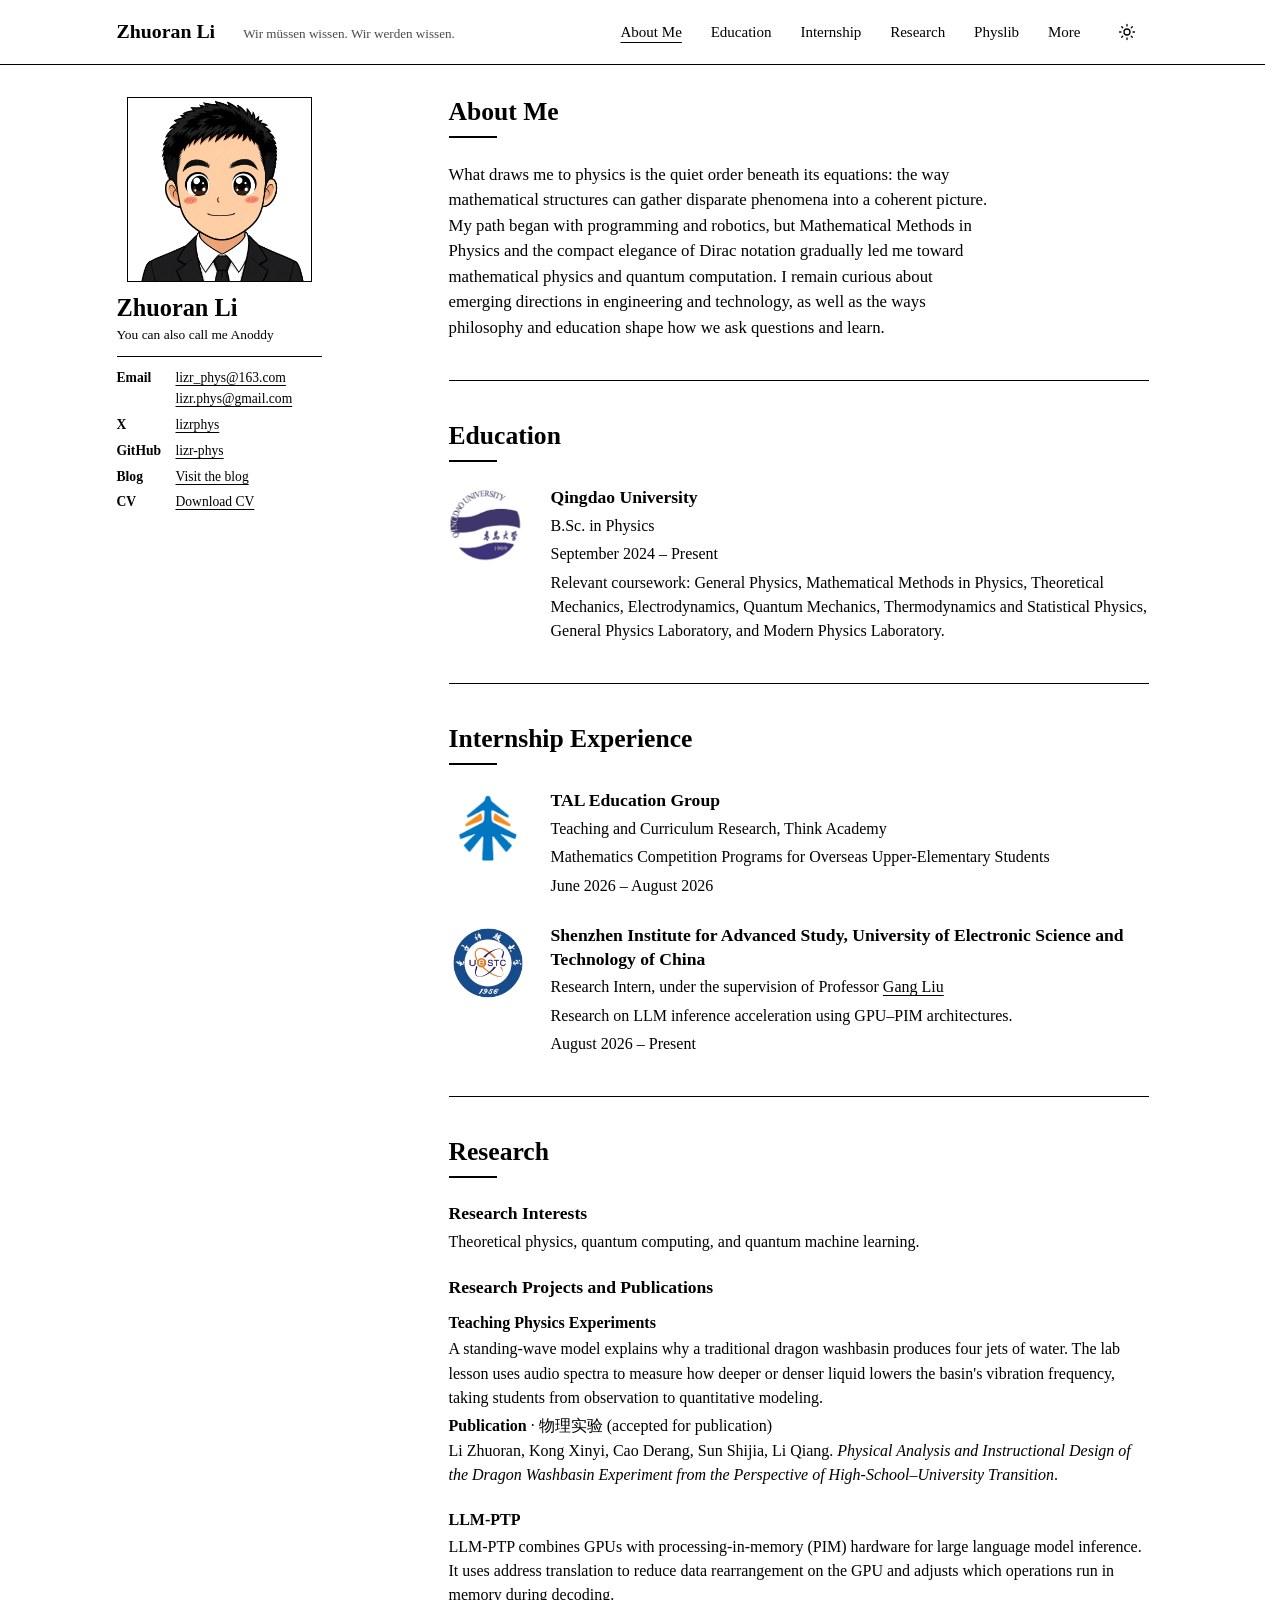
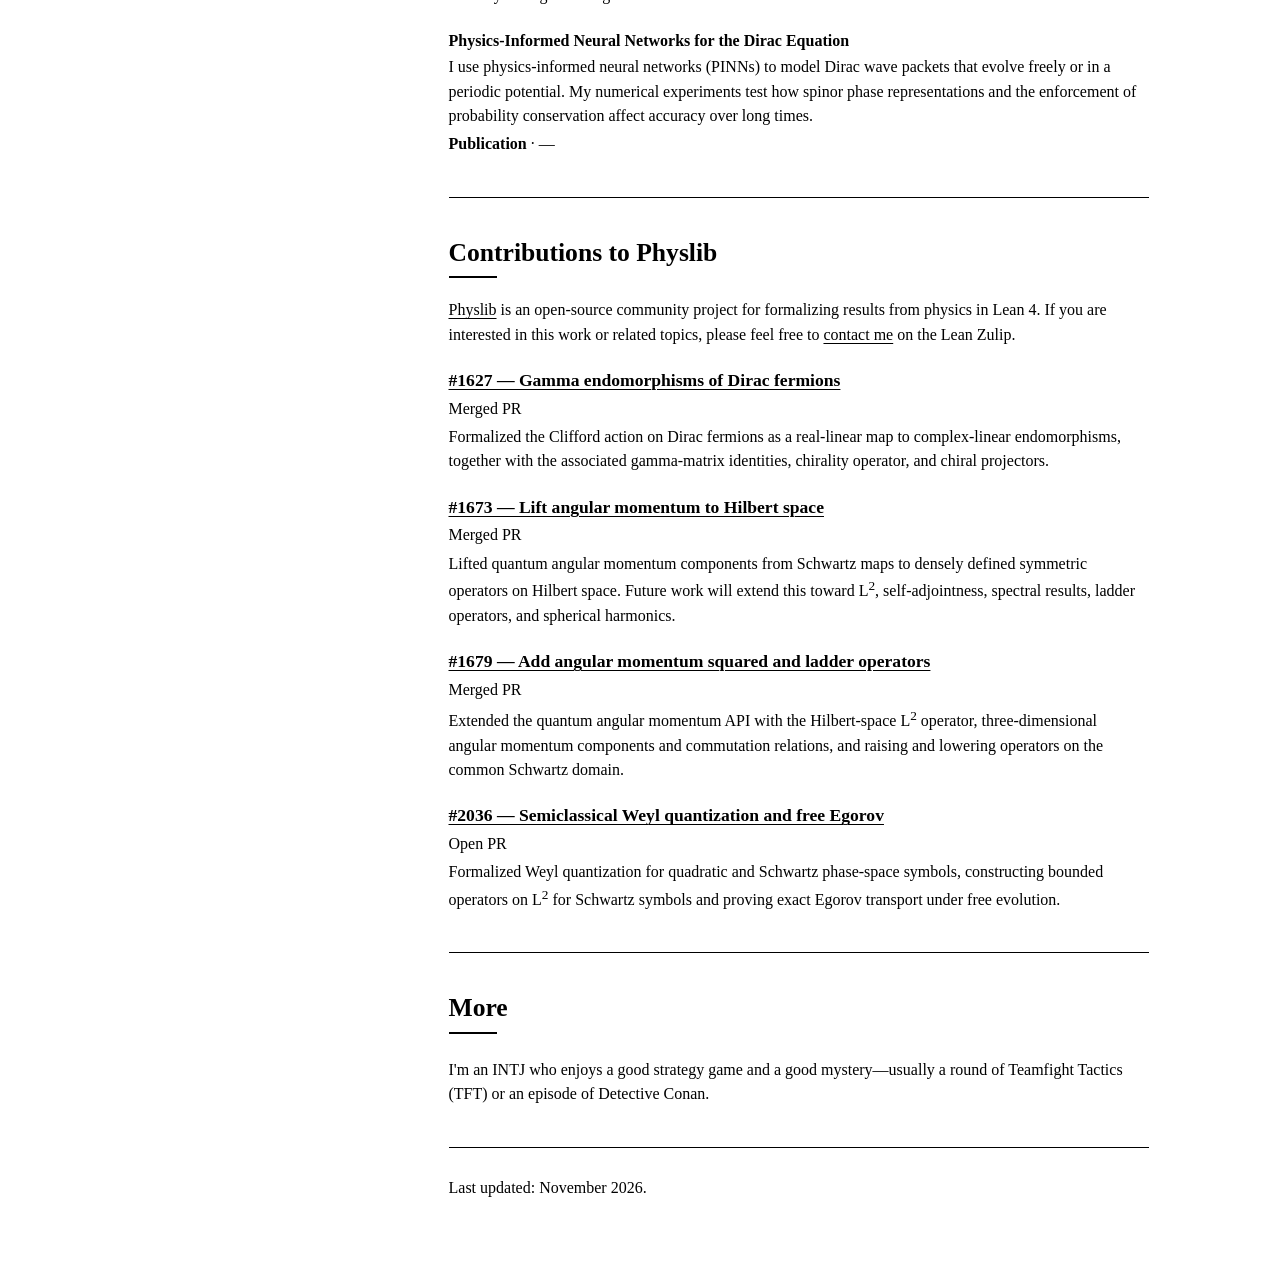
==== index.html @ 1d6d309e "Clarify research project descriptions and publication information" ====
<!DOCTYPE html>
<html lang="en">
<head>
  <meta charset="UTF-8">
  <meta name="viewport" content="width=device-width, initial-scale=1.0">
  <meta name="description" content="Personal homepage of Zhuoran Li, undergraduate student in Physics at Qingdao University.">
  <title>Zhuoran Li</title>
  <link rel="icon" href="data:,">
  <script src="theme.js?v=20261119-theme-session"></script>
  <link rel="stylesheet" href="style.css?v=20261120-nav-underline">
  <script src="home-nav.js?v=20261120-nav-underline" defer></script>
</head>
<body id="top">
  <header class="topbar">
    <nav class="section-nav home-nav" aria-label="Section navigation">
      <div class="nav-identity">
        <a class="nav-name" href="./" aria-label="Zhuoran Li homepage">Zhuoran Li</a>
        <button class="nav-motto" type="button" lang="de" aria-label="Recommended Learning Resources: Wir müssen wissen. Wir werden wissen." aria-haspopup="dialog" aria-controls="textbook-access-dialog" commandfor="textbook-access-dialog" command="show-modal" data-textbook-access>Wir müssen wissen. Wir werden wissen.</button>
      </div>
      <div class="nav-links">
        <a href="#about">About Me</a>
        <a href="#education">Education</a>
        <a href="#internship">Internship</a>
        <a href="#research">Research</a>
        <a href="#contributions">Physlib</a>
        <a href="#more">More</a>
      </div>
      <button class="theme-toggle" type="button" aria-label="Dark mode" aria-pressed="false" hidden></button>
    </nav>
  </header>

  <main class="site-shell">
    <aside class="profile-column" aria-label="Profile and contact information">
      <div class="profile-sticky">
        <img
          class="profile-image"
          src="assets/avatar.png?v=3da813a1"
          alt="Illustrated portrait of Zhuoran Li smiling"
          width="1408"
          height="1408"
        >

        <div class="profile-heading">
          <h1>Zhuoran Li</h1>
          <p>You can also call me Anoddy</p>
          <button class="profile-motto" type="button" lang="de" aria-label="Recommended Learning Resources: Wir müssen wissen. Wir werden wissen." aria-haspopup="dialog" aria-controls="textbook-access-dialog" commandfor="textbook-access-dialog" command="show-modal" data-textbook-access>Wir müssen wissen. Wir werden wissen.</button>
        </div>

        <dl class="profile-links">
          <div>
            <dt>Email</dt>
            <dd>
              <a href="mailto:lizr_phys@163.com">lizr_phys@163.com</a><br>
              <a href="mailto:lizr.phys@gmail.com">lizr.phys@gmail.com</a>
            </dd>
          </div>
          <div>
            <dt>X</dt>
            <dd><a href="https://x.com/lizrphys" target="_blank" rel="noopener noreferrer">lizrphys</a></dd>
          </div>
          <div>
            <dt>GitHub</dt>
            <dd><a href="https://github.com/lizr-phys" target="_blank" rel="noopener noreferrer">lizr-phys</a></dd>
          </div>
          <div>
            <dt>Blog</dt>
            <dd><a href="blog/">Visit the blog</a></dd>
          </div>
          <div>
            <dt>CV</dt>
            <dd><a href="assets/Zhuoran_Li.pdf">Download CV</a></dd>
          </div>
        </dl>
      </div>
    </aside>

    <div class="content-column">
      <section id="about" aria-labelledby="about-heading">
        <h2 id="about-heading">About Me</h2>
        <p class="lead">
          What draws me to physics is the quiet order beneath its equations: the way mathematical structures can gather disparate phenomena into a coherent picture. My path began with programming and robotics, but Mathematical Methods in Physics and the compact elegance of Dirac notation gradually led me toward mathematical physics and quantum computation. I remain curious about emerging directions in engineering and technology, as well as the ways philosophy and education shape how we ask questions and learn.
        </p>
      </section>

      <section id="education" aria-labelledby="education-heading">
        <h2 id="education-heading">Education</h2>
        <article class="institution-entry">
          <a
            class="logo-frame"
            href="https://www.qdu.edu.cn/"
            target="_blank"
            rel="noopener noreferrer"
            aria-label="Visit the official Qingdao University website"
          >
            <img
              class="institution-logo qdu-logo"
              src="assets/qingdao-university-logo.jpg"
              alt="Qingdao University emblem"
              width="540"
              height="397"
              loading="lazy"
            >
          </a>
          <div class="entry-content">
            <h3>Qingdao University</h3>
            <p>B.Sc. in Physics</p>
            <p class="entry-date"><time datetime="2024-09">September 2024</time> &ndash; Present</p>
            <p>Relevant coursework: General Physics, Mathematical Methods in Physics, Theoretical Mechanics, Electrodynamics, Quantum Mechanics, Thermodynamics and Statistical Physics, General Physics Laboratory, and Modern Physics Laboratory.</p>
          </div>
        </article>
      </section>

      <section id="internship" aria-labelledby="internship-heading">
        <h2 id="internship-heading">Internship Experience</h2>
        <article class="institution-entry">
          <a
            class="logo-frame tal-logo-frame"
            href="https://www.tal.com/en-us"
            target="_blank"
            rel="noopener noreferrer"
            aria-label="Visit the official TAL Education Group website"
          >
            <img
              class="institution-logo tal-logo"
              src="assets/tal-education-logo.png"
              alt="TAL Education Group logo"
              width="750"
              height="188"
              loading="lazy"
            >
          </a>
          <div class="entry-content">
            <h3>TAL Education Group</h3>
            <p>Teaching and Curriculum Research, Think Academy</p>
            <p>Mathematics Competition Programs for Overseas Upper-Elementary Students</p>
            <p class="entry-date"><time datetime="2026-06">June 2026</time> &ndash; <time datetime="2026-08">August 2026</time></p>
          </div>
        </article>
        <article class="institution-entry">
          <a
            class="logo-frame"
            href="https://sias.uestc.edu.cn/"
            target="_blank"
            rel="noopener noreferrer"
            aria-label="Visit the official Shenzhen Institute for Advanced Study website"
          >
            <img
              class="institution-logo uestc-logo"
              src="assets/uestc-logo.webp"
              alt="University of Electronic Science and Technology of China emblem"
              width="512"
              height="512"
              loading="lazy"
            >
          </a>
          <div class="entry-content">
            <h3>Shenzhen Institute for Advanced Study, University of Electronic Science and Technology of China</h3>
            <p>Research Intern, under the supervision of Professor 
              <a href="https://faculty.uestc.edu.cn/liugang12/zh_CN/index.htm"
                target="_blank"
                rel="noopener noreferrer">Gang Liu</a>
            </p>
            <p>Research on LLM inference acceleration using GPU&ndash;PIM architectures.</p>
            <p class="entry-date"><time datetime="2026-08">August 2026</time> &ndash; Present</p>
          </div>
        </article>
      </section>

      <section id="research" aria-labelledby="research-heading">
        <h2 id="research-heading">Research</h2>

        <div class="research-block">
          <h3>Research Interests</h3>
          <p>Theoretical physics, quantum computing, and quantum machine learning.</p>
        </div>

        <div class="research-block">
          <h3>Research Projects and Publications</h3>
          <article class="research-project entry-content" aria-labelledby="dragon-washbasin-heading">
            <h4 id="dragon-washbasin-heading">Teaching Physics Experiments</h4>
            <p>
              A standing-wave model explains why a traditional dragon washbasin produces four jets of water.
              The lab lesson uses audio spectra to measure how deeper or denser liquid lowers the basin's vibration frequency, taking students from observation to quantitative modeling.
            </p>
            <p>
              <strong>Publication</strong> &middot; <span lang="zh-CN">物理实验</span> (accepted for publication)<br>
              Li Zhuoran, Kong Xinyi, Cao Derang, Sun Shijia, Li Qiang.
              <cite>Physical Analysis and Instructional Design of the Dragon Washbasin Experiment from the Perspective of High-School&ndash;University Transition</cite>.
            </p>
          </article>
          <article class="research-project entry-content" aria-labelledby="llm-ptp-heading">
            <h4 id="llm-ptp-heading">LLM-PTP</h4>
            <p>
              LLM-PTP combines GPUs with processing-in-memory (PIM) hardware for large language model inference.
              It uses address translation to reduce data rearrangement on the GPU and adjusts which operations run in memory during decoding.
            </p>
          </article>
          <article class="research-project entry-content" aria-labelledby="dirac-pinn-heading">
            <h4 id="dirac-pinn-heading">Physics-Informed Neural Networks for the Dirac Equation</h4>
            <p>I use physics-informed neural networks (PINNs) to model Dirac wave packets that evolve freely or in a periodic potential. My numerical experiments test how spinor phase representations and the enforcement of probability conservation affect accuracy over long times.</p>
            <p><strong>Publication</strong> &middot; &mdash;</p>
          </article>
        </div>
      </section>

      <section id="contributions" aria-labelledby="contributions-heading">
        <h2 id="contributions-heading">Contributions to Physlib</h2>
        <p class="contribution-project">
          <a href="https://physlib.io/" target="_blank" rel="noopener noreferrer">Physlib</a> is an open-source community project for formalizing results from physics in Lean 4. If you are interested in this work or related topics, please feel free to <a href="https://leanprover.zulipchat.com/#user/1204485" target="_blank" rel="noopener noreferrer">contact me</a> on the Lean Zulip.
        </p>
        <article class="contribution-entry entry-content">
          <h3>
            <a href="https://github.com/leanprover-community/physlib/pull/1627" target="_blank" rel="noopener noreferrer">
              #1627 &mdash; Gamma endomorphisms of Dirac fermions
            </a>
          </h3>
          <p class="contribution-status">Merged PR</p>
          <p>Formalized the Clifford action on Dirac fermions as a real-linear map to complex-linear endomorphisms, together with the associated gamma-matrix identities, chirality operator, and chiral projectors.</p>
        </article>
        <article class="contribution-entry entry-content">
          <h3>
            <a href="https://github.com/leanprover-community/physlib/pull/1673" target="_blank" rel="noopener noreferrer">
              #1673 &mdash; Lift angular momentum to Hilbert space
            </a>
          </h3>
          <p class="contribution-status">Merged PR</p>
          <p>Lifted quantum angular momentum components from Schwartz maps to densely defined symmetric operators on Hilbert space. Future work will extend this toward L<sup>2</sup>, self-adjointness, spectral results, ladder operators, and spherical harmonics.</p>
        </article>
        <article class="contribution-entry entry-content">
          <h3>
            <a href="https://github.com/leanprover-community/physlib/pull/1679" target="_blank" rel="noopener noreferrer">
              #1679 &mdash; Add angular momentum squared and ladder operators
            </a>
          </h3>
          <p class="contribution-status">Merged PR</p>
          <p>Extended the quantum angular momentum API with the Hilbert-space L<sup>2</sup> operator, three-dimensional angular momentum components and commutation relations, and raising and lowering operators on the common Schwartz domain.</p>
        </article>
        <article class="contribution-entry entry-content">
          <h3>
            <a href="https://github.com/leanprover-community/physlib/pull/2036" target="_blank" rel="noopener noreferrer">
              #2036 &mdash; Semiclassical Weyl quantization and free Egorov
            </a>
          </h3>
          <p class="contribution-status">Open PR</p>
          <p>Formalized Weyl quantization for quadratic and Schwartz phase-space symbols, constructing bounded operators on L<sup>2</sup> for Schwartz symbols and proving exact Egorov transport under free evolution.</p>
        </article>
      </section>

      <section id="more" aria-labelledby="more-heading">
        <h2 id="more-heading">More</h2>
        <p>I'm an INTJ who enjoys a good strategy game and a good mystery&mdash;usually a round of Teamfight Tactics (TFT) or an episode of Detective Conan.</p>
      </section>

      <footer class="site-footer">
        <p>Last updated: November 2026.</p>
      </footer>
    </div>
  </main>

  <dialog class="textbook-dialog" id="textbook-access-dialog" aria-labelledby="textbook-access-title">
    <form id="textbook-access-form" method="dialog" novalidate>
      <h2 id="textbook-access-title">Recommended Learning Resources</h2>
      <label for="textbook-answer">Which physicist do I admire most?</label>
      <input
        id="textbook-answer"
        name="answer"
        type="text"
        maxlength="120"
        autocomplete="off"
        autocapitalize="none"
        spellcheck="false"
        aria-describedby="textbook-access-error"
        autofocus
      >
      <p class="textbook-dialog-error" id="textbook-access-error" aria-live="polite"></p>
      <div class="textbook-dialog-actions">
        <button class="textbook-dialog-cancel" type="button" commandfor="textbook-access-dialog" command="close" data-textbook-cancel>Cancel</button>
        <button type="submit" disabled>Continue</button>
      </div>
      <noscript><p class="textbook-dialog-error">Enable JavaScript to check your answer.</p></noscript>
    </form>
  </dialog>
  <script>
    (() => {
      const dialog = document.getElementById("textbook-access-dialog");
      if (!dialog || typeof dialog.showModal !== "function") return;

      const form = document.getElementById("textbook-access-form");
      const answer = document.getElementById("textbook-answer");
      const error = document.getElementById("textbook-access-error");
      const acceptedAnswers = new Set([
        "dirac",
        "pauldirac",
        "pauladrienmauricedirac",
        "paulamdirac",
        "pamdirac",
        "\u72c4\u62c9\u514b",
        "\u4fdd\u7f57\u72c4\u62c9\u514b",
        "\u4fdd\u7f57\u963f\u5fb7\u91cc\u5b89\u83ab\u91cc\u65af\u72c4\u62c9\u514b",
        "\u4fdd\u7f85\u72c4\u62c9\u514b"
      ]);
      let trigger;

      const clearError = () => {
        error.textContent = "";
        answer.removeAttribute("aria-invalid");
      };

      document.querySelectorAll("[data-textbook-access]").forEach((button) => {
        button.addEventListener("click", (event) => {
          event.preventDefault();
          if (dialog.open) return;

          trigger = button;
          form.reset();
          clearError();
          dialog.showModal();
        });
      });

      form.addEventListener("submit", (event) => {
        event.preventDefault();
        const normalized = answer.value
          .normalize("NFKC")
          .toLowerCase()
          .replace(/[\s.,\u00b7\u2022\u30fb\u2010-\u2015-]+/g, "");

        if (!acceptedAnswers.has(normalized)) {
          error.textContent = normalized
            ? "Incorrect answer. Please try again."
            : "Please enter an answer.";
          answer.setAttribute("aria-invalid", "true");
          answer.focus();
          answer.select();
          return;
        }

        dialog.close();
        window.location.assign("resources/");
      });

      answer.addEventListener("input", clearError);
      dialog.querySelector("[data-textbook-cancel]").addEventListener("click", (event) => {
        event.preventDefault();
        dialog.close();
      });
      dialog.addEventListener("click", (event) => {
        if (event.target === dialog) dialog.close();
      });
      dialog.addEventListener("close", () => {
        trigger?.focus({ preventScroll: true });
      });
      form.querySelector('[type="submit"]').disabled = false;
    })();
  </script>
</body>
</html>
---- style.css ----
:root {
  color-scheme: light;
  background: var(--page-bg);
  color: var(--text);
  font-family: Georgia, "Times New Roman", Times, serif;
  font-synthesis: none;
  --page-width: 1080px;
  --sidebar-width: 205px;
  --logo-size: 78px;
  --subheading-size: 1.1rem;
  --page-bg: #ffffff;
  --text: #000000;
  --divider: #000000;
  --rule: #cfcfcf;
  --muted: #4a4a4a;
  --portrait-bg: var(--page-bg);
  --dialog-bg: var(--page-bg);
  --backdrop: rgb(0 0 0 / 16%);
}

@media screen {
  :root[data-theme="dark"] {
    color-scheme: dark;
    --page-bg: #191918;
    --text: #eeece7;
    --divider: #746f64;
    --rule: #494842;
    --muted: #b7b3aa;
    --portrait-bg: #30302c;
    --dialog-bg: #252421;
    --backdrop: rgb(0 0 0 / 64%);
  }
}

* {
  box-sizing: border-box;
}

html {
  scroll-behavior: smooth;
  scroll-padding-top: 88px;
  scrollbar-gutter: stable;
  font-size: 16px;
}

body {
  margin: 0;
  line-height: 1.6;
}

a,
.textbook-dialog button {
  color: var(--text);
  text-decoration-line: underline;
  text-decoration-thickness: 1px;
  text-underline-offset: 3px;
  transition: text-underline-offset 160ms ease;
}

a:hover,
.textbook-dialog button:hover,
.home-nav .nav-links a[aria-current="location"] {
  text-underline-offset: 5px;
}

a:focus-visible {
  outline: 1px solid currentColor;
  outline-offset: 4px;
}

.topbar {
  position: sticky;
  top: 0;
  z-index: 10;
  background: var(--page-bg);
  border-bottom: 1px solid var(--divider);
}

.section-nav {
  width: min(100%, var(--page-width));
  min-height: 64px;
  margin: 0 auto;
  padding: 0 24px;
  display: flex;
  align-items: center;
  justify-content: space-between;
  gap: clamp(12px, 2vw, 24px);
}

.nav-identity {
  min-width: 0;
  display: flex;
  align-items: baseline;
  gap: 28px;
}

.nav-name {
  flex: 0 0 auto;
  font-size: 1.24rem;
  font-weight: 700;
  text-decoration: none;
}

.nav-name:hover {
  text-decoration: underline;
}

.nav-motto,
.profile-motto {
  -webkit-appearance: none;
  appearance: none;
  padding: 0;
  border: 0;
  background: none;
  color: inherit;
  -webkit-text-fill-color: currentColor;
  font-family: inherit;
  font-weight: inherit;
  text-align: left;
  cursor: pointer;
}

.nav-motto {
  color: var(--muted);
  font-size: 0.82rem;
  line-height: 1.3;
  white-space: nowrap;
  text-decoration: none;
}

.nav-motto:visited {
  color: var(--muted);
}

.profile-motto {
  display: none;
  margin-top: 12px;
  font-size: 0.82rem;
  line-height: 1.4;
  text-decoration: none;
}

.nav-motto:focus-visible,
.profile-motto:focus-visible {
  outline: 1px solid currentColor;
  outline-offset: 4px;
}

.nav-links {
  display: flex;
  align-items: center;
  justify-content: flex-end;
  gap: clamp(16px, 2.25vw, 32px);
  margin-inline-start: auto;
}

@media (max-width: 1000px) {
  .nav-motto {
    display: none;
  }

  .profile-motto {
    display: inline-block;
  }
}

.nav-links a {
  font-size: 0.94rem;
  text-decoration: none;
  white-space: nowrap;
}

.nav-links a:hover,
.nav-links a:focus-visible,
.home-nav .nav-links a[aria-current="location"] {
  text-decoration: underline;
}

.home-nav .nav-links {
  position: relative;
}

.home-nav .nav-links.is-sliding a[aria-current="location"] {
  text-decoration: none;
}

.nav-section-line {
  position: absolute;
  left: 0;
  width: 1px;
  height: 1px;
  background: currentColor;
  pointer-events: none;
  visibility: hidden;
  transform-origin: left center;
  transition: transform 220ms cubic-bezier(0.16, 1, 0.3, 1);
}

.home-nav .nav-links.is-sliding .nav-section-line {
  visibility: visible;
}

@media (prefers-reduced-motion: reduce) {
  .nav-section-line {
    transition: none;
  }
}

@media (forced-colors: active) {
  .nav-section-line {
    forced-color-adjust: none;
    background: LinkText;
  }
}

.theme-toggle {
  flex: none;
  width: 44px;
  height: 44px;
  -webkit-appearance: none;
  appearance: none;
  padding: 0;
  border: 0;
  border-radius: 50%;
  background: transparent;
  color: inherit;
  cursor: pointer;
  -webkit-tap-highlight-color: transparent;
}

.theme-toggle:not([hidden]) {
  display: grid;
  place-items: center;
}

.theme-toggle::before {
  width: 18px;
  height: 18px;
  background: currentColor;
  mask: url("data:image/svg+xml,%3Csvg xmlns='http://www.w3.org/2000/svg' viewBox='0 0 24 24' fill='none' stroke='black' stroke-width='1.7' stroke-linecap='round'%3E%3Ccircle cx='12' cy='12' r='4'/%3E%3Cpath d='M12 2v2m0 16v2M2 12h2m16 0h2M4.9 4.9l1.4 1.4m11.4 11.4 1.4 1.4m0-14.2-1.4 1.4M6.3 17.7l-1.4 1.4'/%3E%3C/svg%3E") center / contain no-repeat;
  content: "";
}

.theme-toggle[aria-pressed="true"]::before {
  mask-image: url("data:image/svg+xml,%3Csvg xmlns='http://www.w3.org/2000/svg' viewBox='0 0 24 24'%3E%3Cpath d='M20.6 15.7A9 9 0 0 1 8.3 3.4a9 9 0 1 0 12.3 12.3Z' fill='none' stroke='black' stroke-width='1.7' stroke-linejoin='round'/%3E%3C/svg%3E");
}

.theme-toggle:focus-visible {
  outline: 1px solid currentColor;
  outline-offset: 2px;
}

@media (forced-colors: active) {
  .theme-toggle::before {
    forced-color-adjust: none;
    background: ButtonText;
  }
}

.site-shell {
  width: min(100%, var(--page-width));
  margin: 0 auto;
  padding: 32px 24px 80px;
  display: grid;
  grid-template-columns: var(--sidebar-width) minmax(0, 700px);
  justify-content: space-between;
  gap: 72px;
  align-items: start;
}

.profile-sticky {
  position: sticky;
  top: 96px;
  overflow: visible;
}

.profile-column {
  align-self: stretch;
}

.profile-image {
  display: block;
  width: 185px;
  max-width: 100%;
  height: auto;
  margin: 0 auto;
  aspect-ratio: 1;
  object-fit: contain;
  background: var(--portrait-bg);
  border: 1px solid var(--divider);
  filter: none;
  transition: transform 220ms ease;
}

.profile-image:hover {
  transform: translateY(-2px);
}

.profile-heading {
  margin-top: 12px;
}

.profile-heading h1 {
  margin: 0 0 4px;
  font-size: 1.52rem;
  font-weight: 700;
  line-height: 1.15;
}

.profile-heading p {
  margin: 0;
  font-size: 0.84rem;
  line-height: 1.32;
}

.profile-links {
  margin: 12px 0 0;
  padding-top: 8px;
  border-top: 1px solid var(--divider);
  font-size: 0.85rem;
}

.profile-links > div {
  display: grid;
  grid-template-columns: 52px minmax(0, 1fr);
  gap: 7px;
  padding: 2px 0;
}

.profile-links dt {
  font-weight: 700;
}

.profile-links dd {
  min-width: 0;
  margin: 0;
  overflow-wrap: anywhere;
}

.pending {
  color: var(--muted);
}

.content-column {
  min-width: 0;
  line-height: 1.52;
}

section {
  scroll-margin-top: 92px;
  margin: 0 0 40px;
  padding: 0 0 40px;
  border-bottom: 1px solid var(--divider);
}

section:last-of-type {
  margin-bottom: 28px;
}

h2 {
  position: relative;
  margin: 0 0 24px;
  padding-bottom: 10px;
  font-size: 1.6rem;
  font-weight: 700;
  line-height: 1.2;
}

h2::after {
  position: absolute;
  left: 0;
  bottom: 0;
  width: 48px;
  height: 2px;
  background: currentColor;
  content: "";
}

h3 {
  margin: 0 0 4px;
  font-size: var(--subheading-size);
  font-weight: 700;
  line-height: 1.35;
}

p,
ul {
  margin: 0;
}

.lead {
  max-width: 65ch;
  font-size: 1.05rem;
}

.institution-entry {
  display: grid;
  grid-template-columns: var(--logo-size) minmax(0, 1fr);
  gap: 24px;
  align-items: start;
}

.institution-entry + .institution-entry {
  margin-top: 26px;
}

.logo-frame {
  width: var(--logo-size);
  height: var(--logo-size);
  display: grid;
  place-items: center;
  text-decoration: none;
}

.logo-frame:hover {
  text-decoration: none;
}

.institution-logo {
  display: block;
  width: auto;
  height: auto;
  max-width: 100%;
  max-height: 100%;
  object-fit: contain;
  filter: none;
  transition: transform 220ms ease;
}

.institution-entry:hover .institution-logo {
  transform: translateY(-2px);
}

.qdu-logo {
  width: auto;
  height: 70px;
  max-width: none;
  max-height: none;
  position: relative;
  left: 1.3px;
  object-fit: contain;
}

.tal-logo-frame {
  width: var(--logo-size);
  overflow: visible;
  justify-self: stretch;
  justify-items: start;
}

.tal-logo {
  position: relative;
  left: 9px;
  width: auto;
  height: 72px;
  max-width: none;
  max-height: none;
  clip-path: inset(0 calc(100% - 59px) 0 0);
}

.uestc-logo {
  width: 72px;
  height: 72px;
}

@media screen {
  :root[data-theme="dark"] .qdu-logo {
    aspect-ratio: 1;
    border-radius: 50%;
    object-fit: cover;
    object-position: left;
  }

  :root[data-theme="dark"] .uestc-logo {
    border-radius: 50%;
    background: var(--text);
  }
}

.entry-content p + p {
  margin-top: 4px;
}

.entry-date {
  margin-top: 4px !important;
}

.contribution-entry + .contribution-entry {
  margin-top: 22px;
}

.contribution-project {
  margin: -4px 0 22px;
}

.research-block + .research-block {
  margin-top: 22px;
}

.research-block ul {
  padding-left: 1.25rem;
}

.research-block li + li {
  margin-top: 3px;
}

.research-project {
  margin-top: 12px;
}

.research-project + .research-project {
  margin-top: 22px;
}

.research-project h4 {
  margin: 0 0 4px;
  font-size: 1rem;
  font-weight: 700;
  line-height: 1.35;
}

html:has(.textbook-dialog[open]) {
  overflow: hidden;
}

.textbook-dialog {
  width: min(420px, calc(100% - 40px));
  max-height: calc(100dvh - 40px);
  margin: auto;
  padding: 0;
  border: 1px solid var(--divider);
  background: var(--dialog-bg);
  color: var(--text);
}

.textbook-dialog::backdrop {
  background: var(--backdrop);
}

.textbook-dialog form {
  padding: 24px;
}

.textbook-dialog h2 {
  margin-bottom: 18px;
  font-size: 1.3rem;
}

.textbook-dialog label {
  display: block;
  margin-bottom: 8px;
}

.textbook-dialog input {
  width: 100%;
  min-width: 0;
  padding: 8px 10px;
  border: 1px solid var(--divider);
  border-radius: 0;
  background: var(--page-bg);
  color: var(--text);
  font: inherit;
  font-size: max(1rem, 16px);
}

.textbook-dialog-error {
  min-height: 1.5em;
  margin-top: 8px;
  font-size: 0.94rem;
  line-height: 1.5;
}

.textbook-dialog-actions {
  display: flex;
  justify-content: flex-end;
  gap: 16px;
  margin-top: 12px;
}

.textbook-dialog button {
  min-height: 44px;
  padding: 8px 14px;
  border: 1px solid var(--divider);
  background: var(--dialog-bg);
  font: inherit;
  text-decoration-line: none;
  cursor: pointer;
}

.textbook-dialog button:hover {
  text-decoration-line: underline;
}

.textbook-dialog button:disabled {
  opacity: 0.6;
  cursor: not-allowed;
}

.textbook-dialog .textbook-dialog-cancel {
  border-color: transparent;
}

.textbook-dialog input:focus-visible,
.textbook-dialog button:focus-visible {
  outline: 1px solid currentColor;
  outline-offset: 3px;
}

@media (max-width: 860px) {
  .site-shell {
    grid-template-columns: 1fr;
    gap: 58px;
    max-width: 720px;
    padding-top: 38px;
  }

  .profile-sticky {
    position: static;
    display: grid;
    grid-template-columns: 180px minmax(0, 1fr);
    gap: 0 30px;
    align-items: start;
  }

  .profile-heading {
    margin-top: 0;
    align-self: center;
  }

  .profile-links {
    grid-column: 1 / -1;
    display: grid;
    grid-template-columns: repeat(2, minmax(0, 1fr));
    gap: 2px 28px;
  }
}

@media (max-width: 700px) {
  .home-nav .nav-identity {
    display: none;
  }

  .home-nav .nav-links {
    flex: 1;
    justify-content: space-between;
  }
}

@media (max-width: 640px) {
  :root {
    --logo-size: 62px;
  }

  html {
    font-size: 15px;
    scroll-padding-top: 66px;
  }

  .topbar {
    overflow-x: auto;
  }

  .section-nav {
    width: 100%;
    min-width: 0;
    min-height: 56px;
    padding: 0 clamp(12px, 3.75vw, 18px);
    gap: 12px;
  }

  .nav-name {
    display: none;
  }

  .nav-links {
    flex: 1;
    justify-content: space-between;
    gap: 8px;
  }

  .nav-links a {
    font-size: 0.85rem;
  }

  .site-shell {
    padding: 30px 20px 52px;
    gap: 46px;
  }

  .profile-sticky {
    grid-template-columns: 136px minmax(0, 1fr);
    gap: 0 20px;
  }

  .profile-heading h1 {
    font-size: 1.5rem;
  }

  .profile-links {
    grid-template-columns: 1fr;
    margin-top: 22px;
  }

  section {
    scroll-margin-top: 72px;
    margin-bottom: 36px;
    padding-bottom: 36px;
  }

  h2 {
    margin-bottom: 24px;
    font-size: 1.45rem;
  }

  .institution-entry {
    grid-template-columns: var(--logo-size) minmax(0, 1fr);
    gap: 18px;
  }

  .logo-frame {
    width: var(--logo-size);
    height: var(--logo-size);
  }

  .tal-logo-frame {
    width: var(--logo-size);
  }

  .tal-logo {
    left: 8px;
    height: 56px;
    clip-path: inset(0 calc(100% - 46px) 0 0);
  }

  .qdu-logo {
    height: 54px;
  }

  .uestc-logo {
    width: 56px;
    height: 56px;
  }
}

@media (max-width: 460px) {
  .home-nav .nav-links {
    display: grid;
    grid-template-columns: repeat(3, minmax(0, 1fr));
    gap: 0 8px;
  }

  .home-nav .nav-links a {
    padding-block: 4px;
  }
}

@media (prefers-reduced-motion: reduce) {
  html {
    scroll-behavior: auto;
  }

  *,
  *::before,
  *::after {
    scroll-behavior: auto !important;
    transition-duration: 0.01ms !important;
  }
}

@media print {
  @page {
    size: A4;
    margin: 0.55in;
  }

  html,
  body {
    background: #ffffff;
    color: #000000;
    font-size: 10.5pt;
  }

  .topbar {
    display: none;
  }

  .textbook-dialog {
    display: none !important;
  }

  .site-shell {
    width: 100%;
    max-width: none;
    margin: 0;
    padding: 0;
    grid-template-columns: 1.45in minmax(0, 1fr);
    gap: 0.35in;
  }

  .profile-column {
    align-self: start;
  }

  .profile-sticky {
    position: static;
    display: block;
  }

  .profile-image,
  .institution-logo {
    filter: none;
    transform: none;
  }

  .profile-image {
    width: 1.35in;
  }

  .profile-heading {
    margin-top: 0.16in;
  }

  .profile-heading h1 {
    font-size: 16pt;
  }

  .profile-links > div {
    display: block;
    padding: 3px 0;
  }

  .profile-links {
    display: block;
    grid-column: auto;
  }

  .profile-links dd {
    margin-top: 1px;
  }

  section {
    break-inside: avoid;
    margin-bottom: 0.18in;
    padding-bottom: 0.18in;
  }

  section:last-of-type {
    margin-bottom: 0.1in;
  }

  h2 {
    margin-bottom: 0.15in;
    font-size: 15pt;
  }

  .research-block + .research-block {
    margin-top: 0.12in;
  }

  a {
    color: #000000;
  }
}
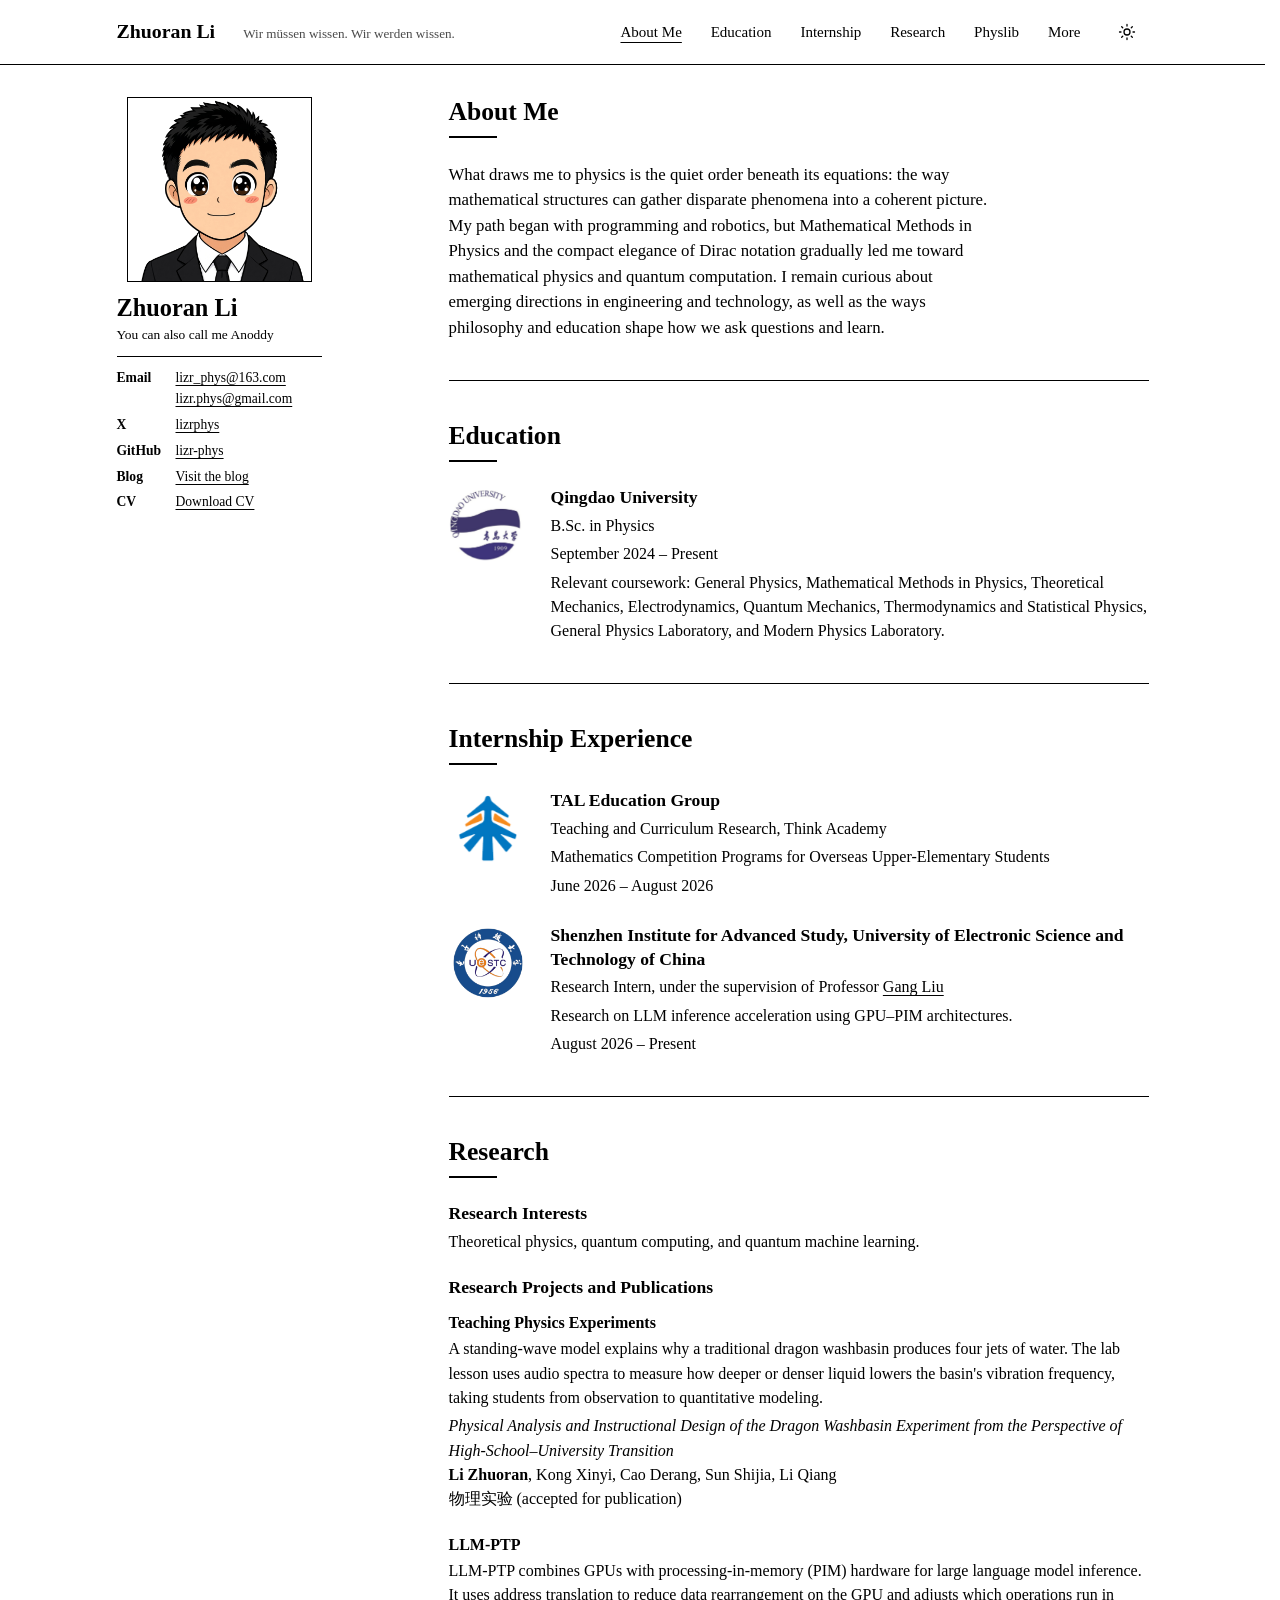
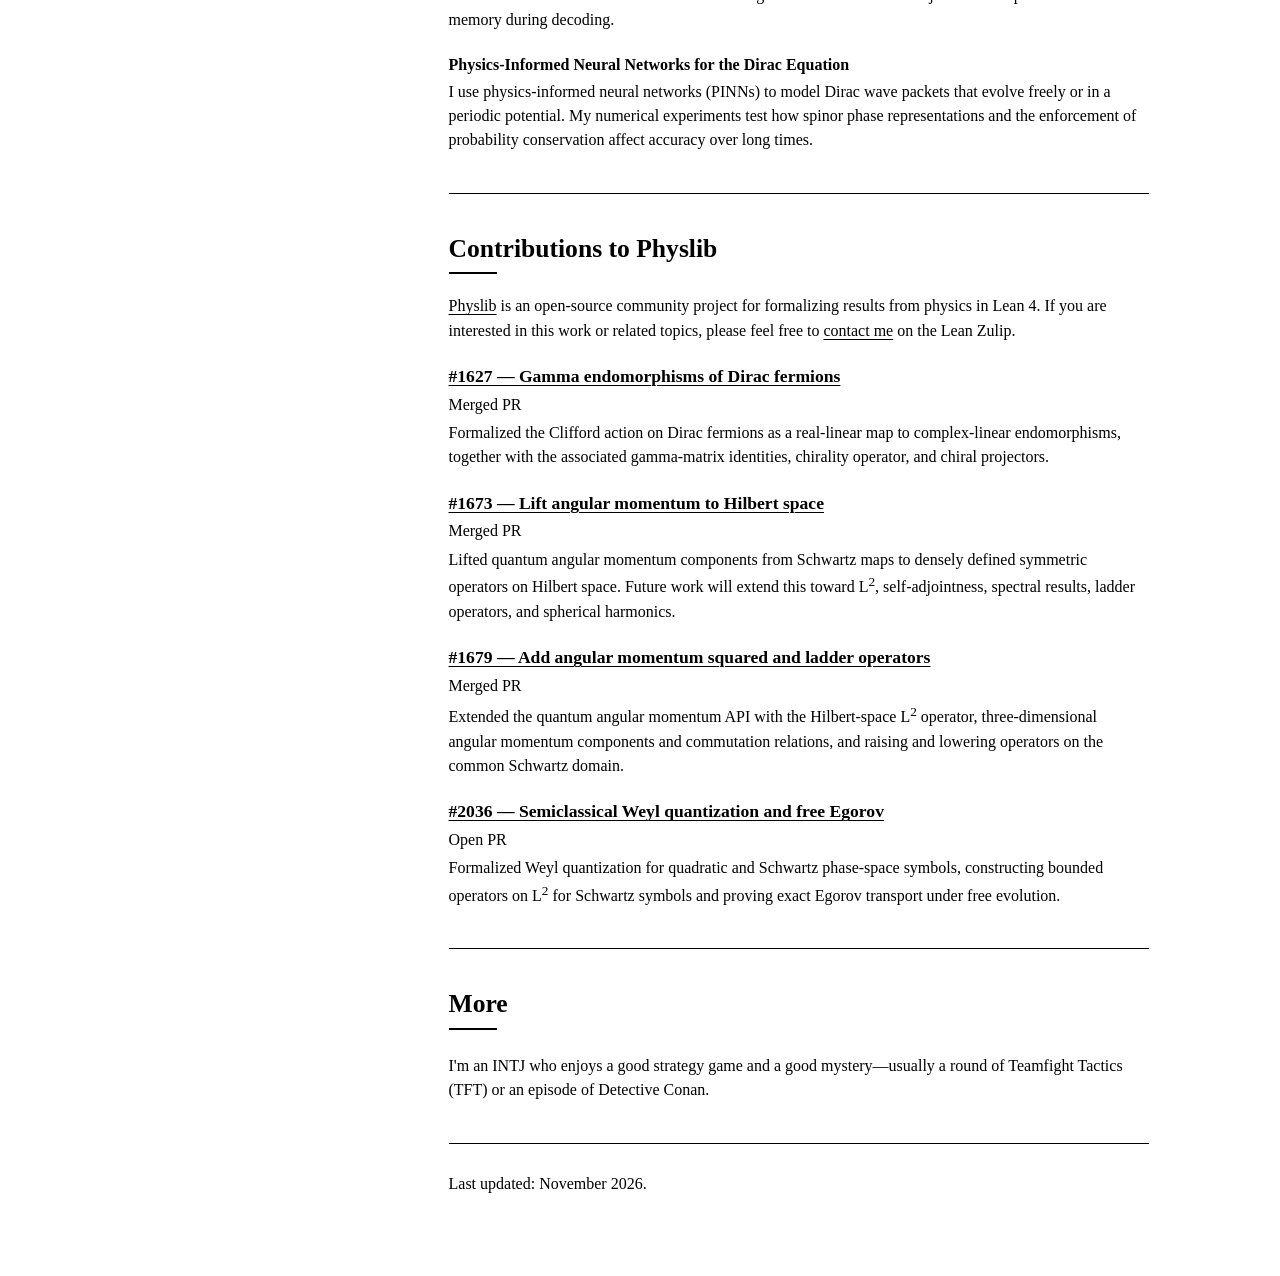
==== commit d3639976: "List the accepted paper beneath its research description" ====
--- a/index.html
+++ b/index.html
@@ -183,9 +183,9 @@
               The lab lesson uses audio spectra to measure how deeper or denser liquid lowers the basin's vibration frequency, taking students from observation to quantitative modeling.
             </p>
             <p>
-              <strong>Publication</strong> &middot; <span lang="zh-CN">物理实验</span> (accepted for publication)<br>
-              Li Zhuoran, Kong Xinyi, Cao Derang, Sun Shijia, Li Qiang.
-              <cite>Physical Analysis and Instructional Design of the Dragon Washbasin Experiment from the Perspective of High-School&ndash;University Transition</cite>.
+              <cite>Physical Analysis and Instructional Design of the Dragon Washbasin Experiment from the Perspective of High-School&ndash;University Transition</cite><br>
+              <strong>Li Zhuoran</strong>, Kong Xinyi, Cao Derang, Sun Shijia, Li Qiang<br>
+              <span lang="zh-CN">物理实验</span> (accepted for publication)
             </p>
           </article>
           <article class="research-project entry-content" aria-labelledby="llm-ptp-heading">
@@ -198,7 +198,6 @@
           <article class="research-project entry-content" aria-labelledby="dirac-pinn-heading">
             <h4 id="dirac-pinn-heading">Physics-Informed Neural Networks for the Dirac Equation</h4>
             <p>I use physics-informed neural networks (PINNs) to model Dirac wave packets that evolve freely or in a periodic potential. My numerical experiments test how spinor phase representations and the enforcement of probability conservation affect accuracy over long times.</p>
-            <p><strong>Publication</strong> &middot; &mdash;</p>
           </article>
         </div>
       </section>
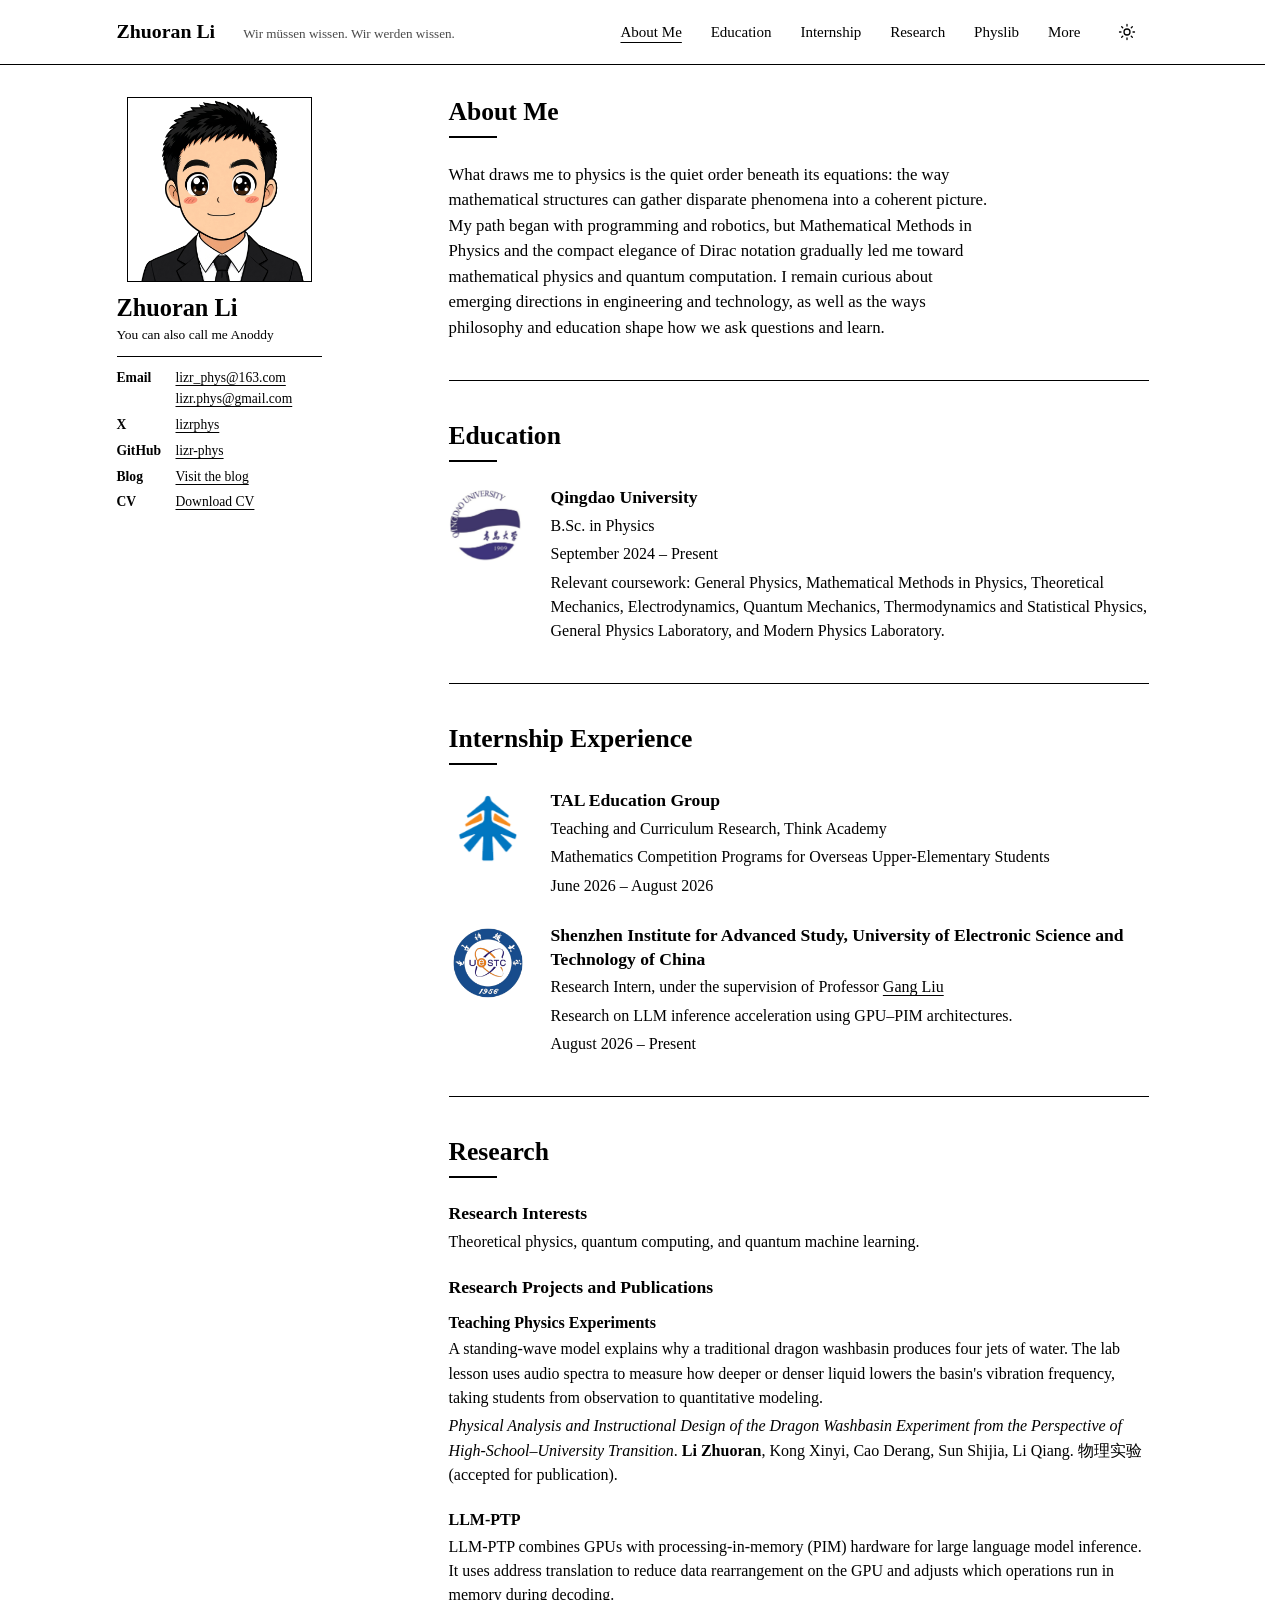
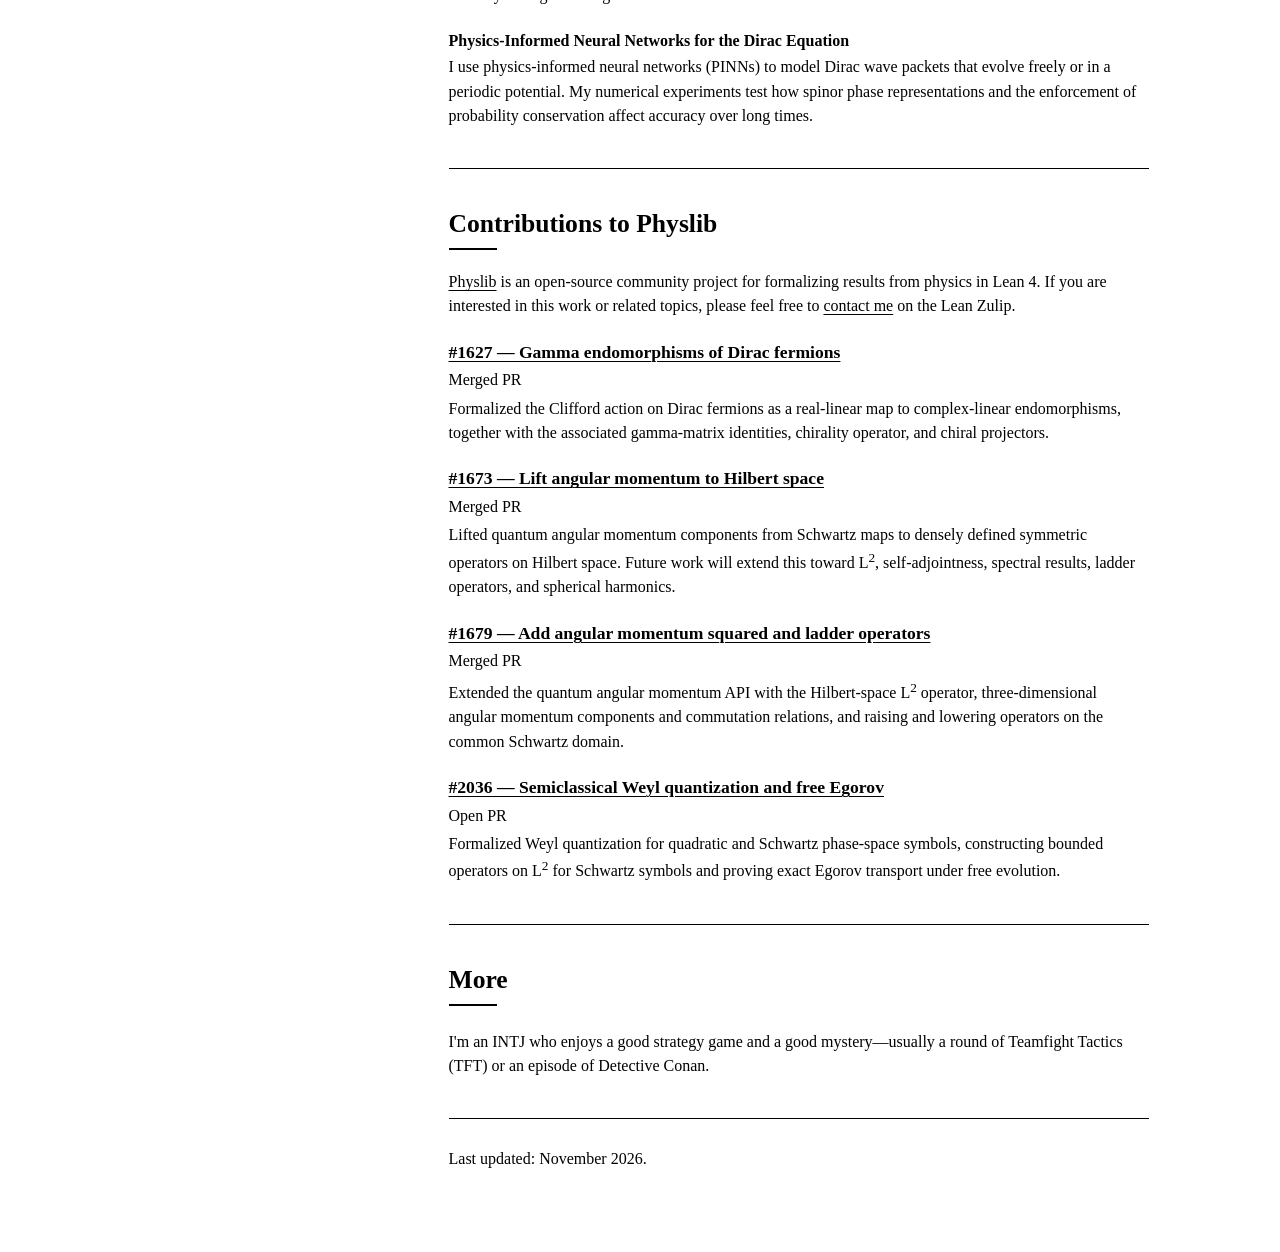
==== commit 13a34a1e: "Keep the research citation in a single paragraph" ====
--- a/index.html
+++ b/index.html
@@ -183,9 +183,9 @@
               The lab lesson uses audio spectra to measure how deeper or denser liquid lowers the basin's vibration frequency, taking students from observation to quantitative modeling.
             </p>
             <p>
-              <cite>Physical Analysis and Instructional Design of the Dragon Washbasin Experiment from the Perspective of High-School&ndash;University Transition</cite><br>
-              <strong>Li Zhuoran</strong>, Kong Xinyi, Cao Derang, Sun Shijia, Li Qiang<br>
-              <span lang="zh-CN">物理实验</span> (accepted for publication)
+              <cite>Physical Analysis and Instructional Design of the Dragon Washbasin Experiment from the Perspective of High-School&ndash;University Transition</cite>.
+              <strong>Li Zhuoran</strong>, Kong Xinyi, Cao Derang, Sun Shijia, Li Qiang.
+              <span lang="zh-CN">物理实验</span> (accepted for publication).
             </p>
           </article>
           <article class="research-project entry-content" aria-labelledby="llm-ptp-heading">
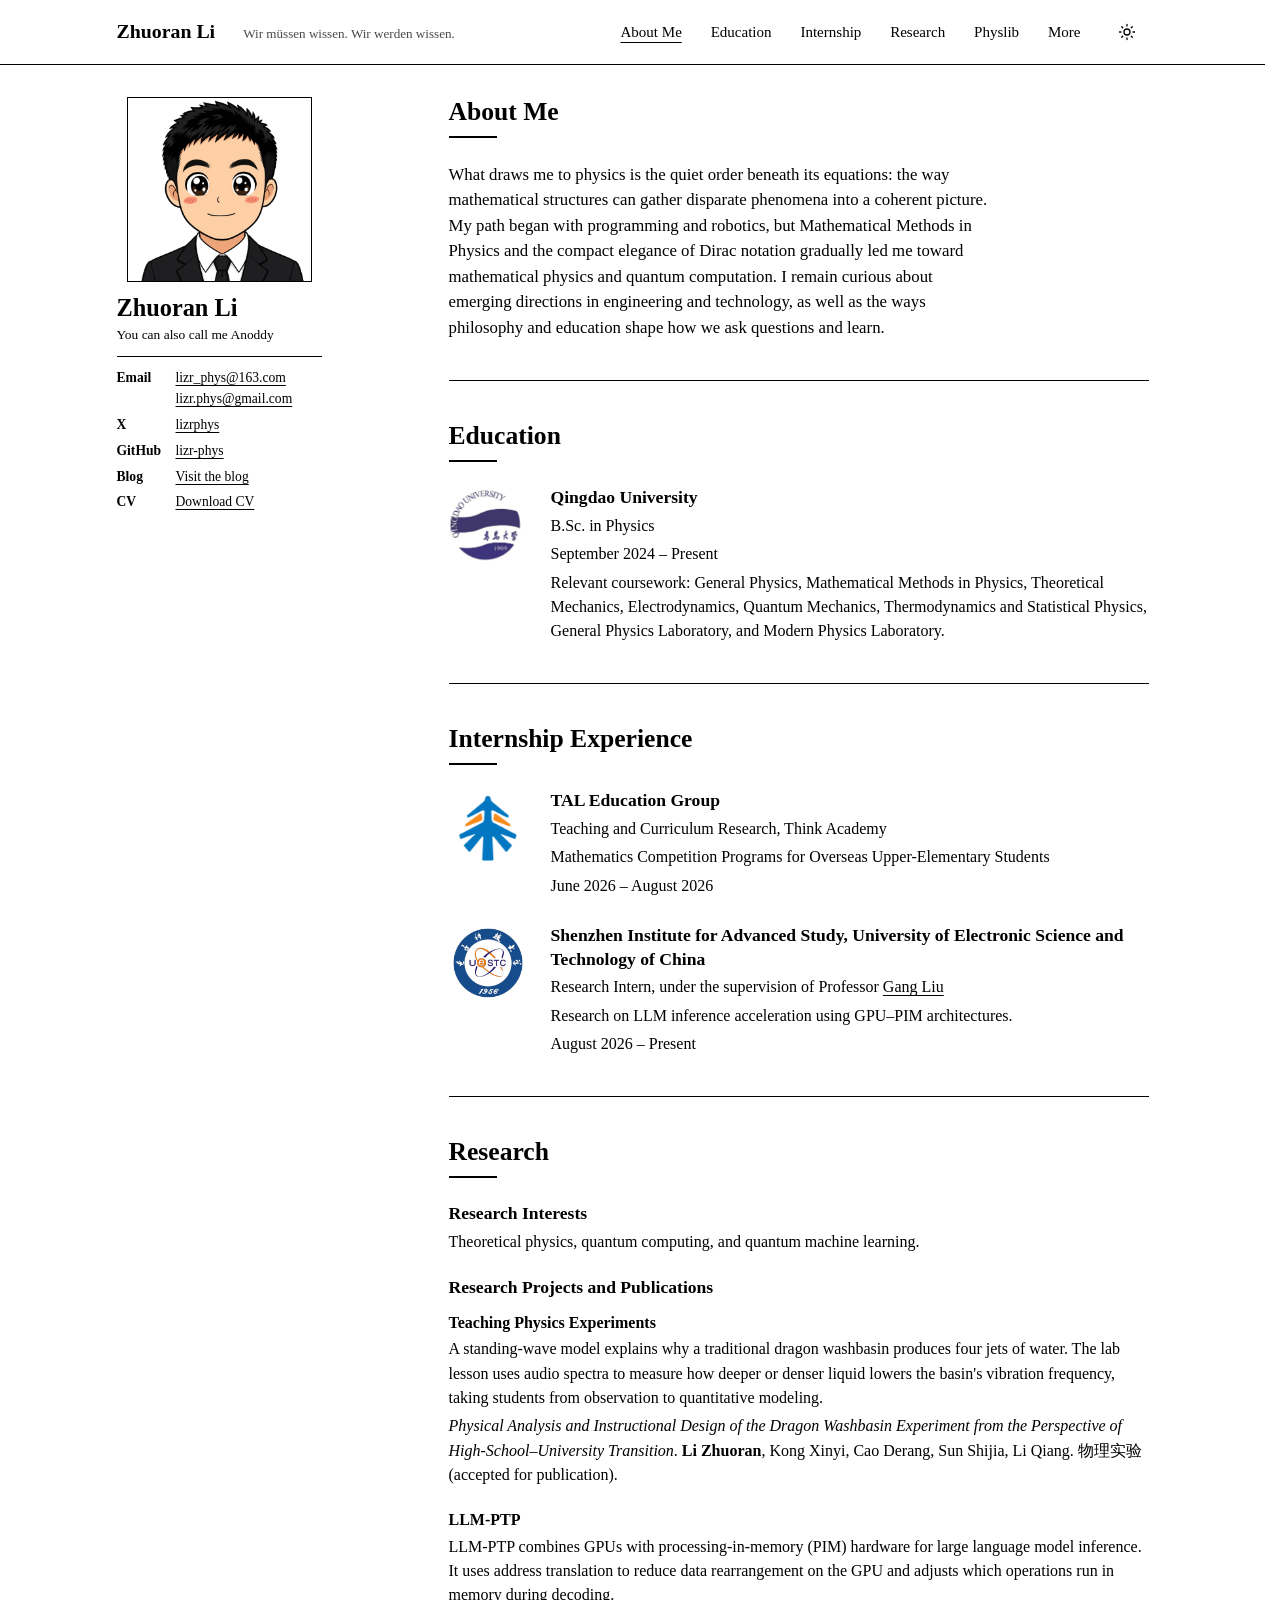
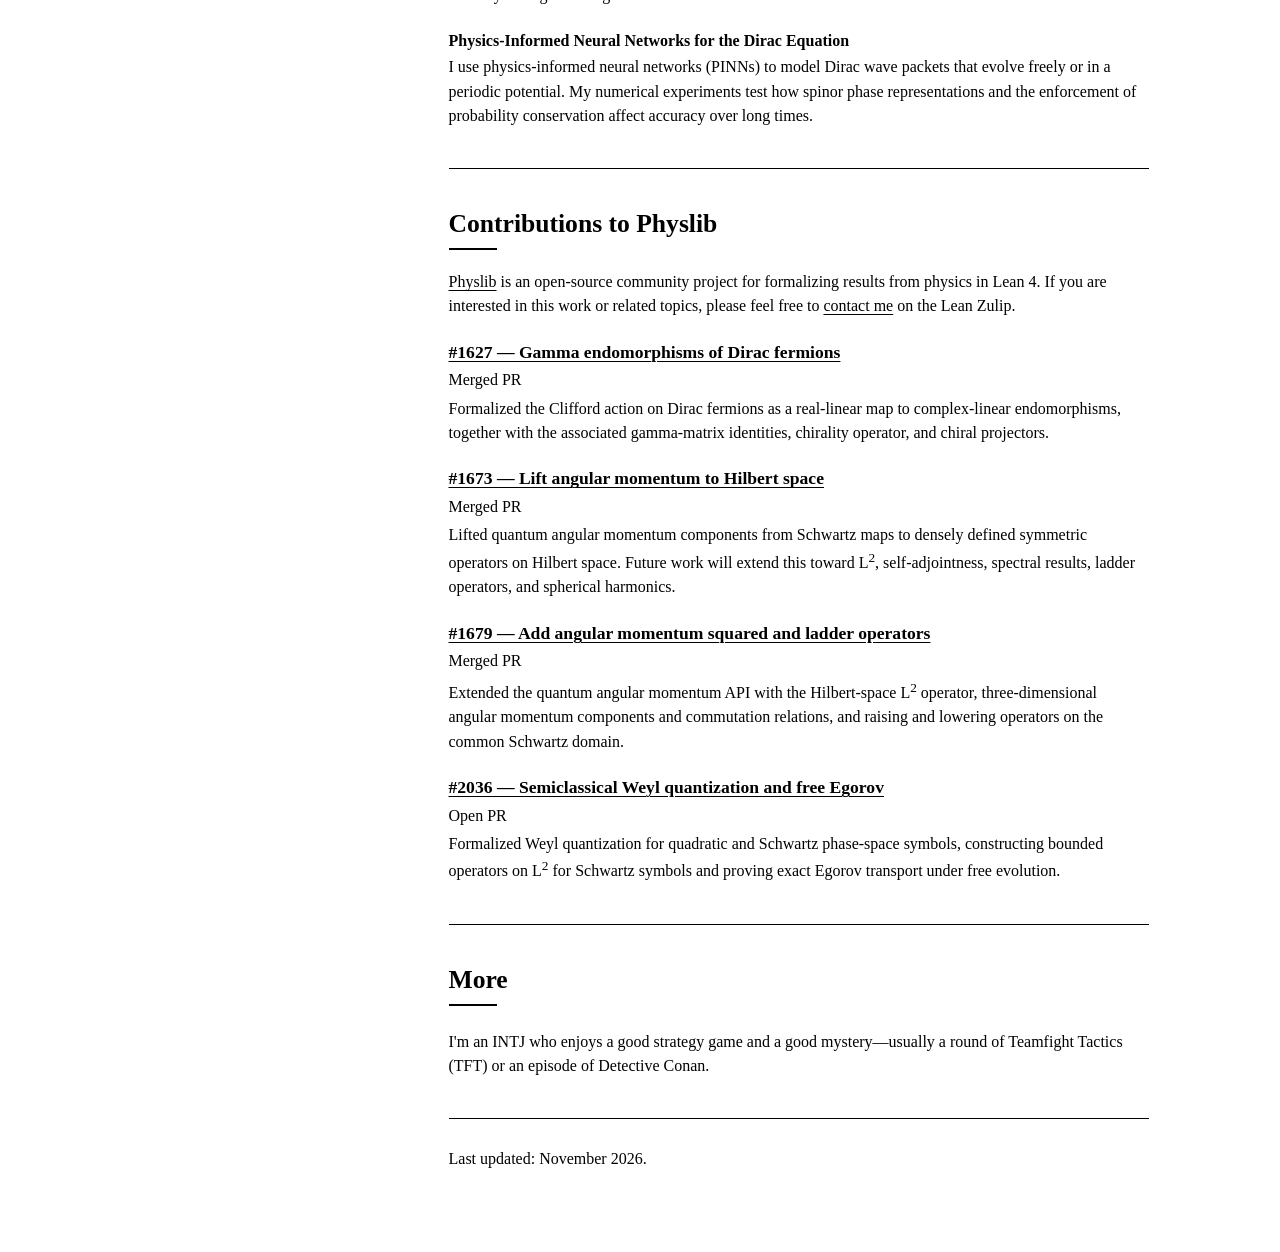
==== commit bbc8f5e8: "Reduce page loading with a smaller shared portrait and cached CSS" ====
--- a/index.html
+++ b/index.html
@@ -7,8 +7,8 @@
   <title>Zhuoran Li</title>
   <link rel="icon" href="data:,">
   <script src="theme.js?v=20261119-theme-session"></script>
-  <link rel="stylesheet" href="style.css?v=20261120-nav-underline">
-  <script src="home-nav.js?v=20261120-nav-underline" defer></script>
+  <link rel="stylesheet" href="style.css?v=20261121-nav-line-width">
+  <script src="home-nav.js?v=20261121-nav-line-width" defer></script>
 </head>
 <body id="top">
   <header class="topbar">
@@ -34,10 +34,10 @@
       <div class="profile-sticky">
         <img
           class="profile-image"
-          src="assets/avatar.png?v=3da813a1"
+          src="assets/avatar-560.webp"
           alt="Illustrated portrait of Zhuoran Li smiling"
-          width="1408"
-          height="1408"
+          width="560"
+          height="560"
         >
 
         <div class="profile-heading">
--- a/style.css
+++ b/style.css
@@ -187,12 +187,10 @@
 .nav-section-line {
   position: absolute;
   left: 0;
-  width: 1px;
   height: 1px;
   background: currentColor;
   pointer-events: none;
   visibility: hidden;
-  transform-origin: left center;
   transition: transform 220ms cubic-bezier(0.16, 1, 0.3, 1);
 }
 
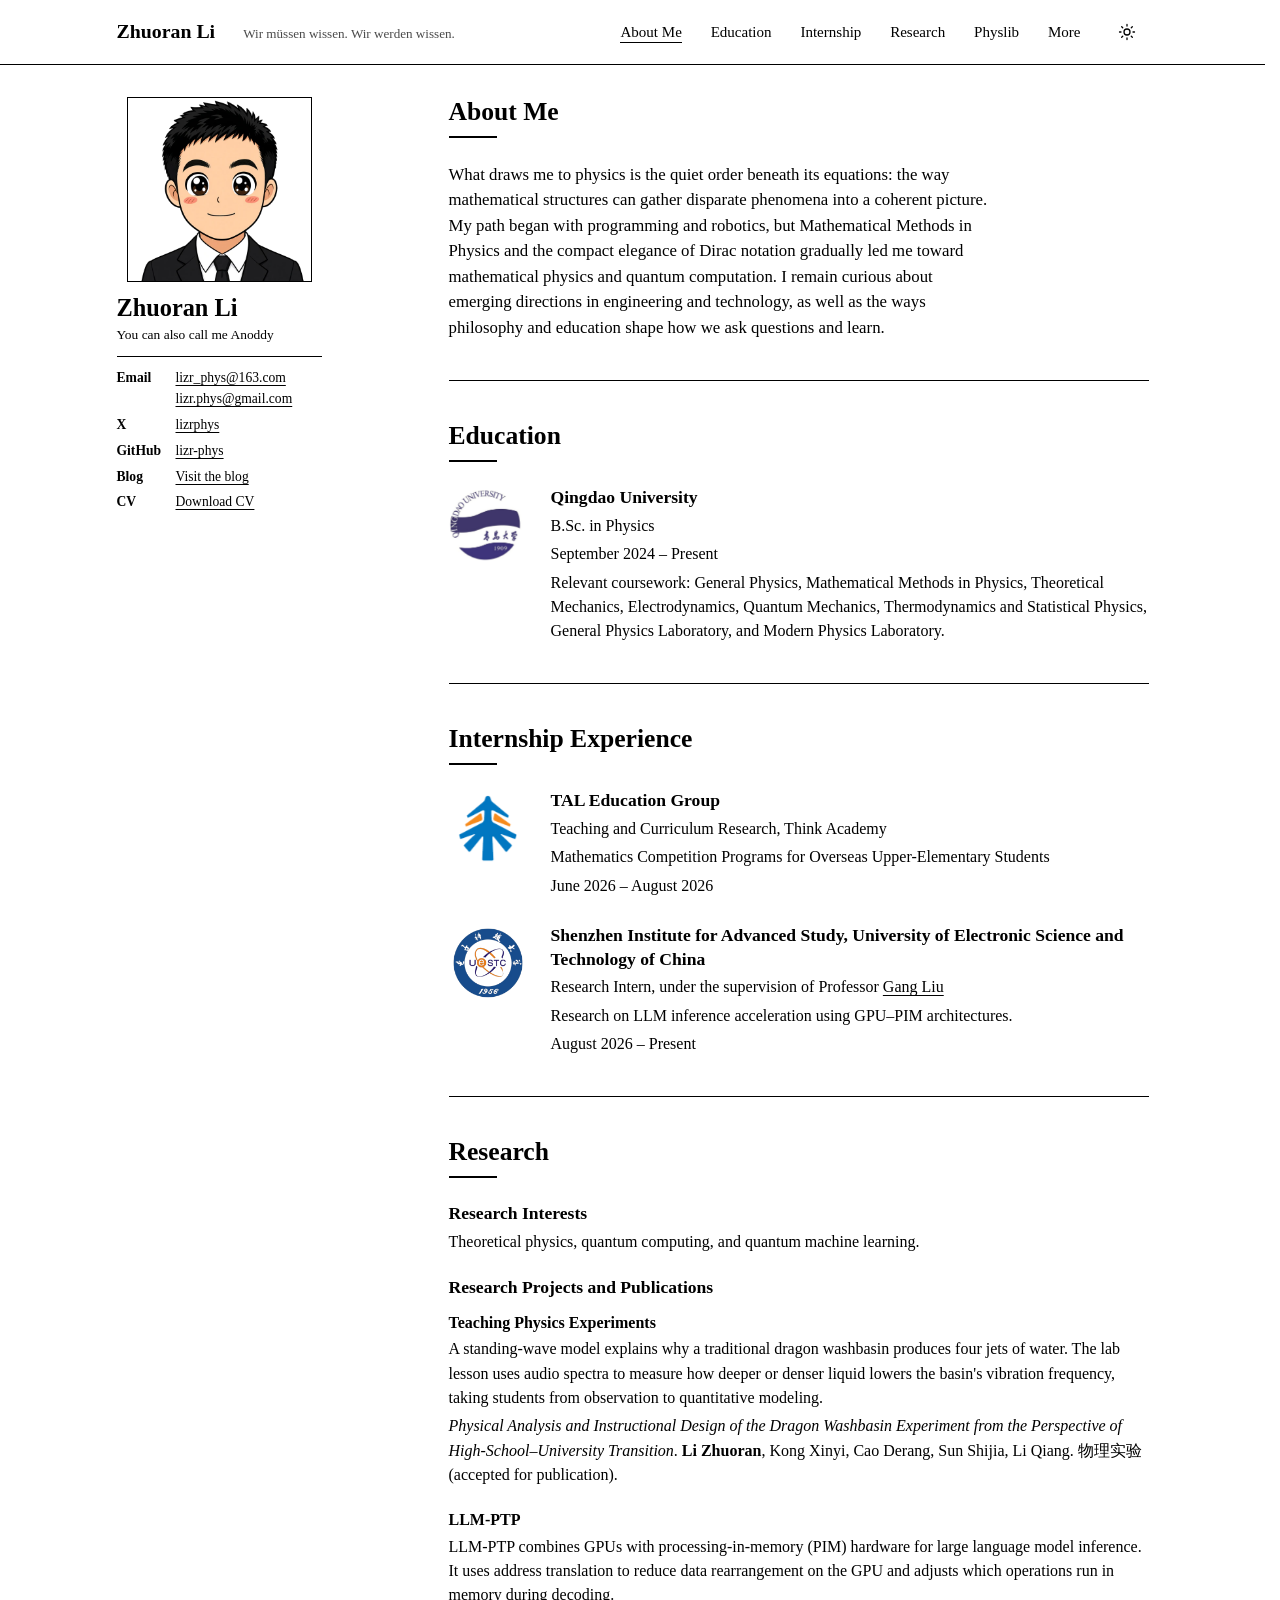
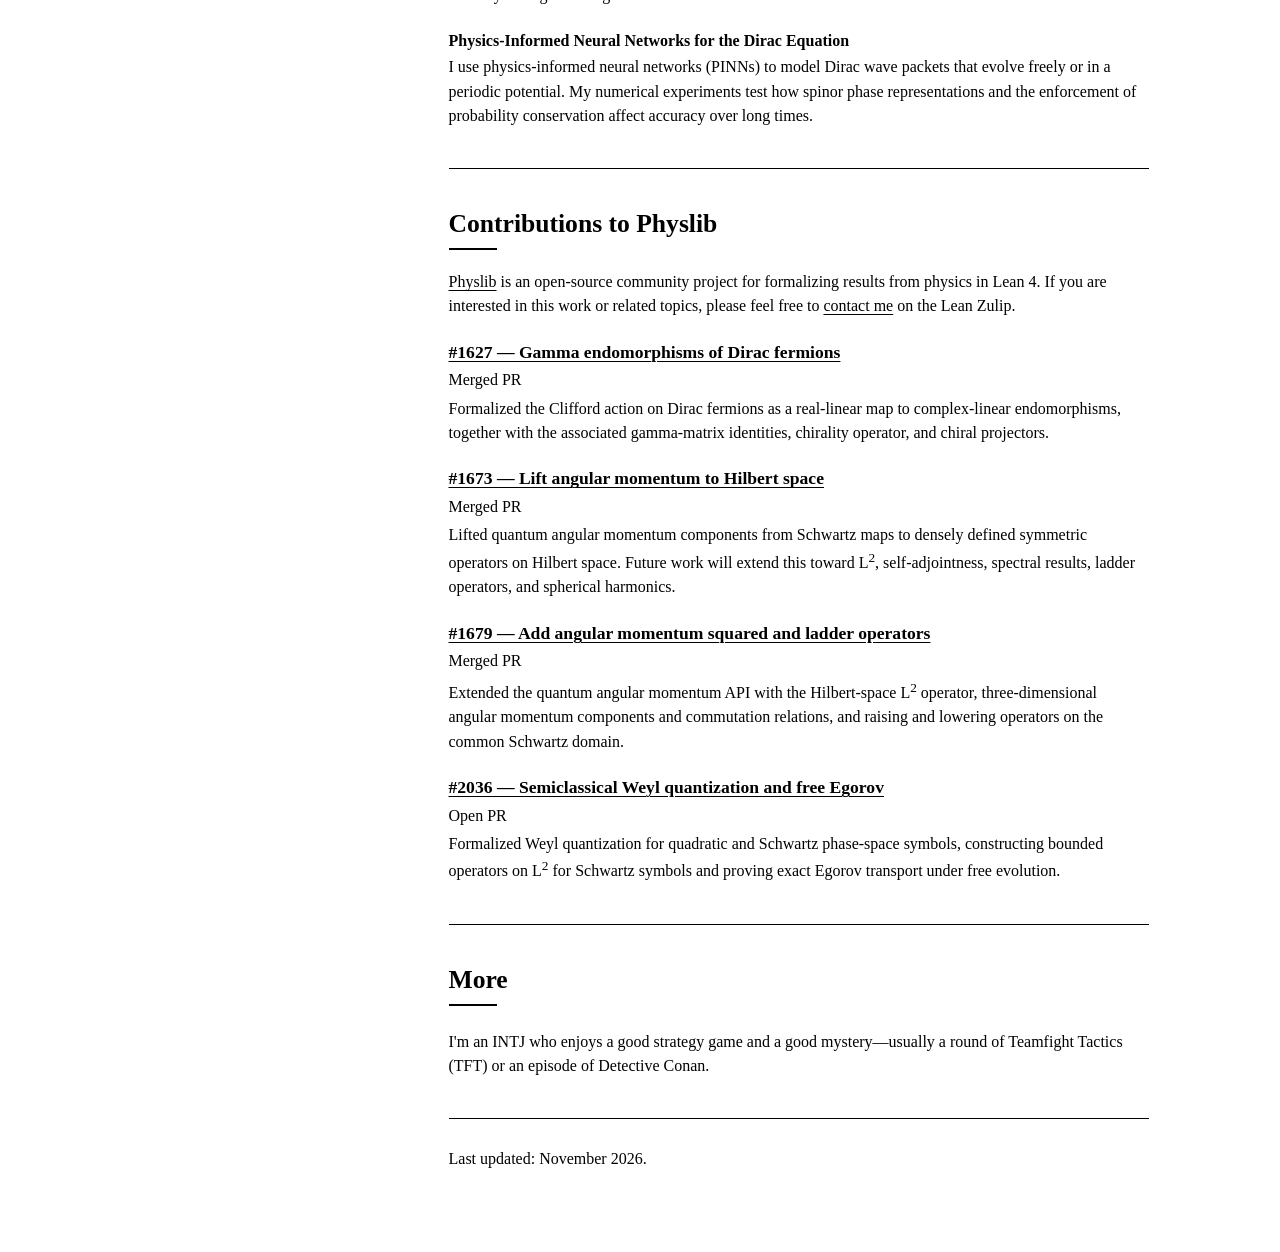
==== commit 37db393d: "Align the sliding nav underline to the hover underline" ====
--- a/index.html
+++ b/index.html
@@ -7,8 +7,8 @@
   <title>Zhuoran Li</title>
   <link rel="icon" href="data:,">
   <script src="theme.js?v=20261119-theme-session"></script>
-  <link rel="stylesheet" href="style.css?v=20261121-nav-line-width">
-  <script src="home-nav.js?v=20261121-nav-line-width" defer></script>
+  <link rel="stylesheet" href="style.css?v=20261121-nav-track">
+  <script src="home-nav.js?v=20261121-nav-track" defer></script>
 </head>
 <body id="top">
   <header class="topbar">
@@ -18,12 +18,12 @@
         <button class="nav-motto" type="button" lang="de" aria-label="Recommended Learning Resources: Wir müssen wissen. Wir werden wissen." aria-haspopup="dialog" aria-controls="textbook-access-dialog" commandfor="textbook-access-dialog" command="show-modal" data-textbook-access>Wir müssen wissen. Wir werden wissen.</button>
       </div>
       <div class="nav-links">
-        <a href="#about">About Me</a>
-        <a href="#education">Education</a>
-        <a href="#internship">Internship</a>
-        <a href="#research">Research</a>
-        <a href="#contributions">Physlib</a>
-        <a href="#more">More</a>
+        <a href="#about"><span class="nav-label">About Me<span class="nav-link-line" aria-hidden="true"></span></span></a>
+        <a href="#education"><span class="nav-label">Education<span class="nav-link-line" aria-hidden="true"></span></span></a>
+        <a href="#internship"><span class="nav-label">Internship<span class="nav-link-line" aria-hidden="true"></span></span></a>
+        <a href="#research"><span class="nav-label">Research<span class="nav-link-line" aria-hidden="true"></span></span></a>
+        <a href="#contributions"><span class="nav-label">Physlib<span class="nav-link-line" aria-hidden="true"></span></span></a>
+        <a href="#more"><span class="nav-label">More<span class="nav-link-line" aria-hidden="true"></span></span></a>
       </div>
       <button class="theme-toggle" type="button" aria-label="Dark mode" aria-pressed="false" hidden></button>
     </nav>
--- a/style.css
+++ b/style.css
@@ -58,8 +58,7 @@
 }
 
 a:hover,
-.textbook-dialog button:hover,
-.home-nav .nav-links a[aria-current="location"] {
+.textbook-dialog button:hover {
   text-underline-offset: 5px;
 }
 
@@ -171,8 +170,7 @@
 }
 
 .nav-links a:hover,
-.nav-links a:focus-visible,
-.home-nav .nav-links a[aria-current="location"] {
+.nav-links a:focus-visible {
   text-decoration: underline;
 }
 
@@ -180,22 +178,37 @@
   position: relative;
 }
 
-.home-nav .nav-links.is-sliding a[aria-current="location"] {
+.home-nav .nav-links a:hover,
+.home-nav .nav-links a:focus-visible {
   text-decoration: none;
 }
 
+.nav-label {
+  display: inline-block;
+  position: relative;
+}
+
+.nav-link-line,
 .nav-section-line {
   position: absolute;
   left: 0;
   height: 1px;
   background: currentColor;
   pointer-events: none;
+}
+
+.nav-link-line {
+  bottom: 1px;
+  width: 100%;
   visibility: hidden;
+}
+
+.home-nav a:not([aria-current="location"]):is(:hover, :focus-visible) .nav-link-line {
+  visibility: visible;
+}
+
+.nav-section-line {
   transition: transform 220ms cubic-bezier(0.16, 1, 0.3, 1);
-}
-
-.home-nav .nav-links.is-sliding .nav-section-line {
-  visibility: visible;
 }
 
 @media (prefers-reduced-motion: reduce) {
@@ -205,6 +218,7 @@
 }
 
 @media (forced-colors: active) {
+  .nav-link-line,
   .nav-section-line {
     forced-color-adjust: none;
     background: LinkText;
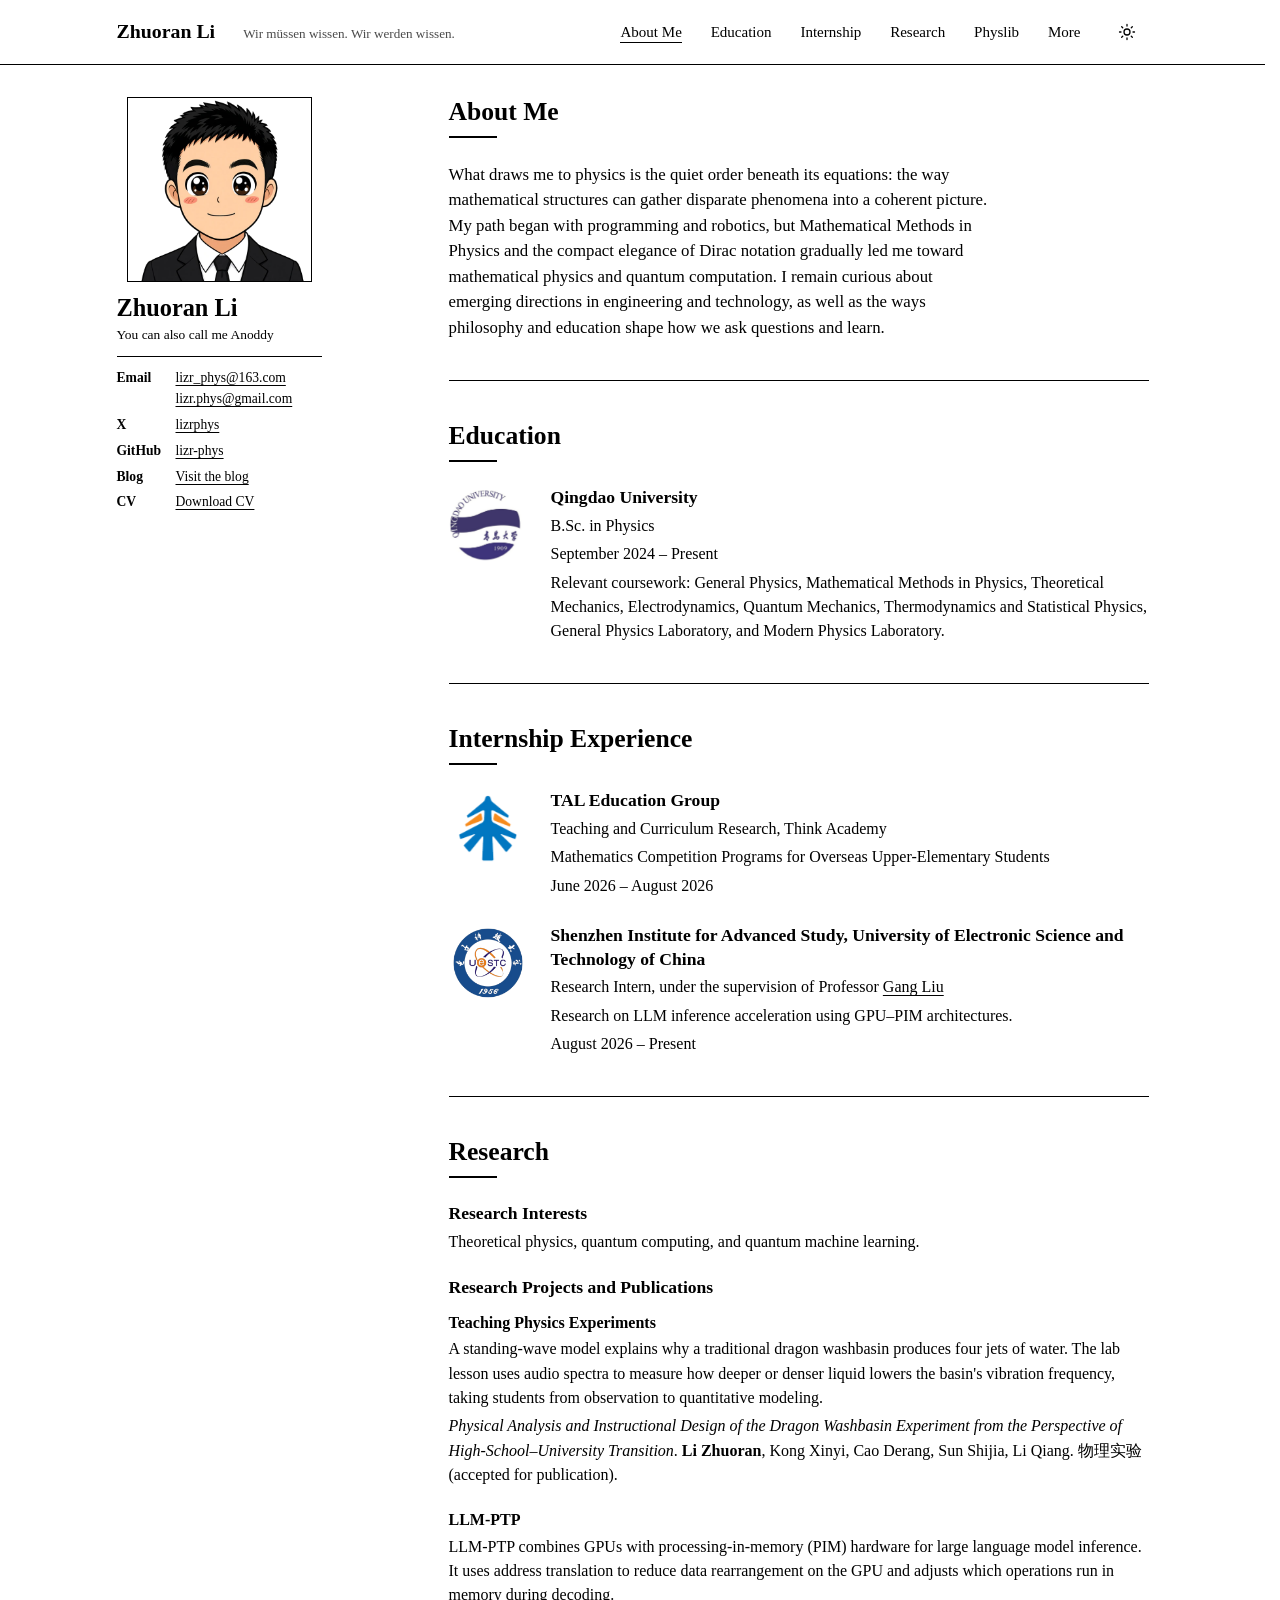
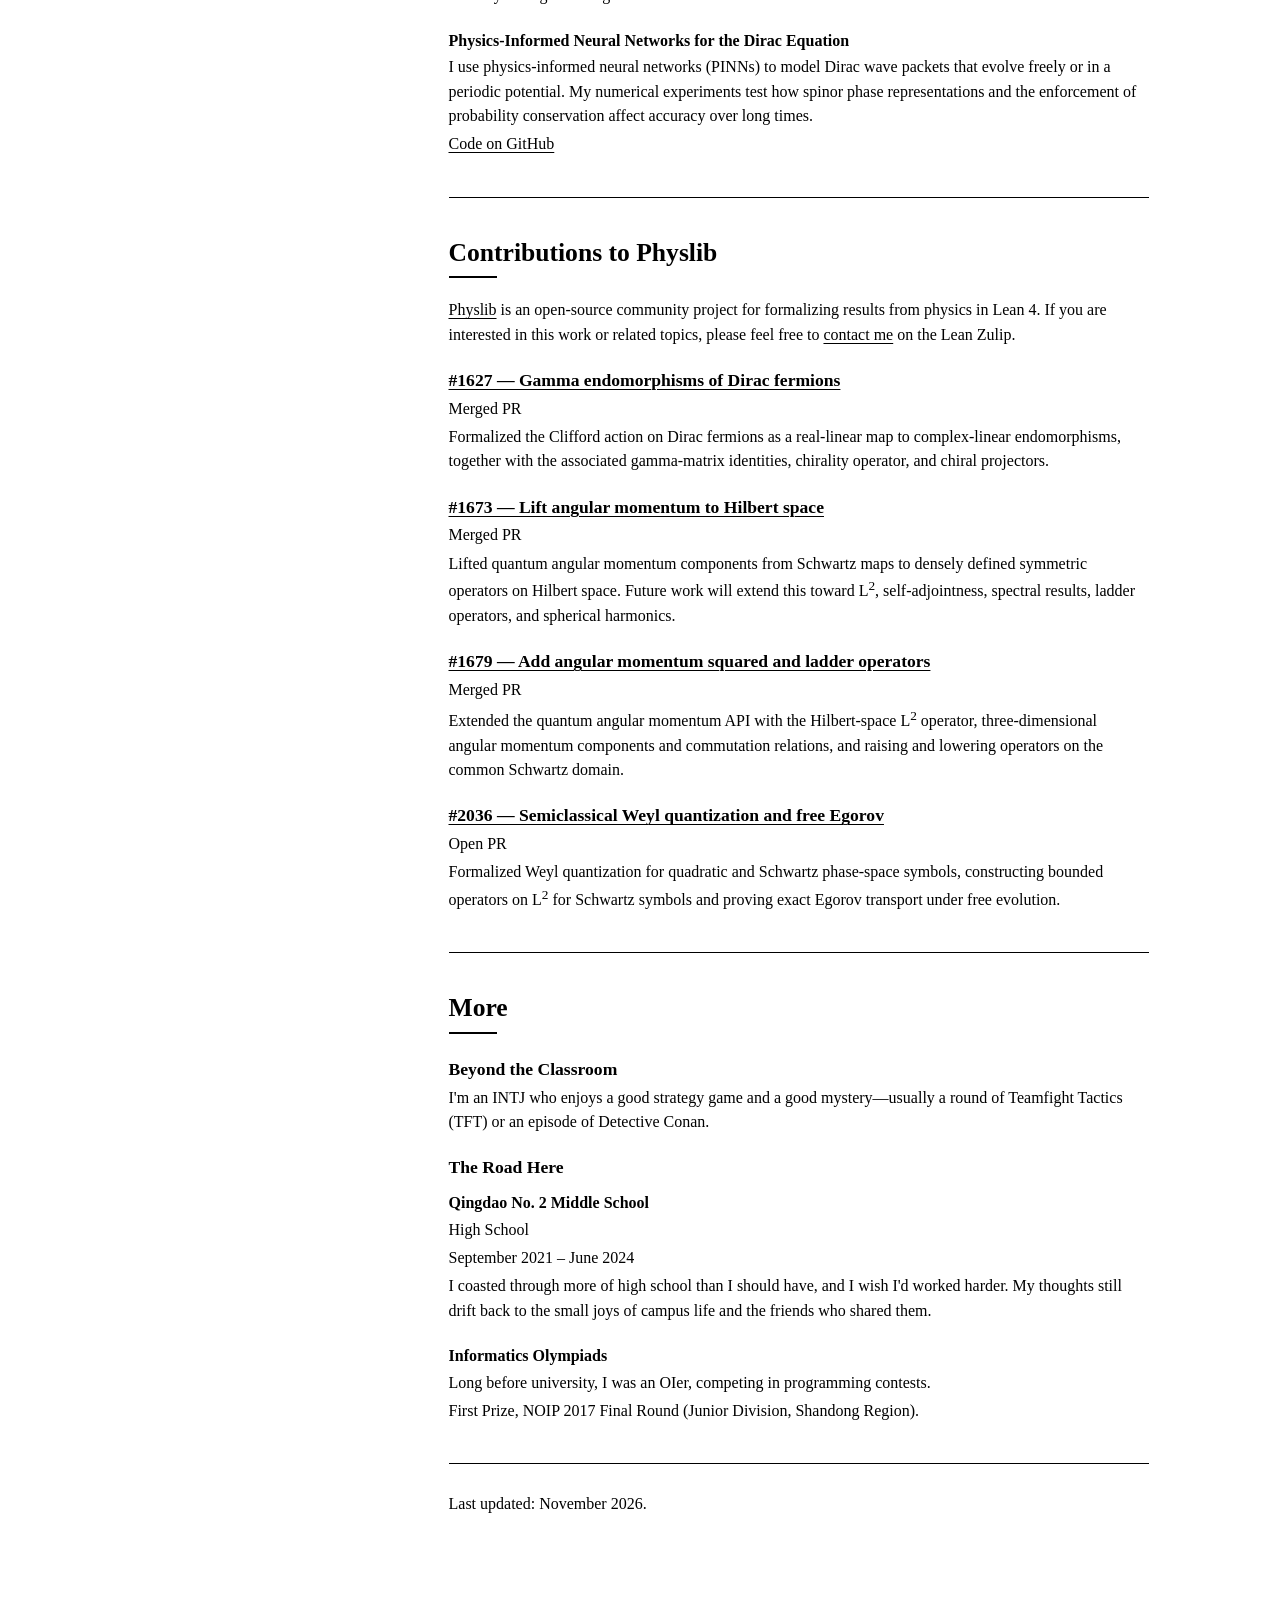
==== commit ed4f6ff7: "Add PINN repository and personal history to homepage" ====
--- a/index.html
+++ b/index.html
@@ -7,8 +7,8 @@
   <title>Zhuoran Li</title>
   <link rel="icon" href="data:,">
   <script src="theme.js?v=20261119-theme-session"></script>
-  <link rel="stylesheet" href="style.css?v=20261121-nav-track">
-  <script src="home-nav.js?v=20261121-nav-track" defer></script>
+  <link rel="stylesheet" href="style.css?v=20261126-more">
+  <script src="home-nav.js?v=20261121-nav-click" defer></script>
 </head>
 <body id="top">
   <header class="topbar">
@@ -198,6 +198,7 @@
           <article class="research-project entry-content" aria-labelledby="dirac-pinn-heading">
             <h4 id="dirac-pinn-heading">Physics-Informed Neural Networks for the Dirac Equation</h4>
             <p>I use physics-informed neural networks (PINNs) to model Dirac wave packets that evolve freely or in a periodic potential. My numerical experiments test how spinor phase representations and the enforcement of probability conservation affect accuracy over long times.</p>
+            <p><a href="https://github.com/lizr-phys/PINN-for-Dirac-Equation" target="_blank" rel="noopener noreferrer">Code on GitHub</a></p>
           </article>
         </div>
       </section>
@@ -247,7 +248,24 @@
 
       <section id="more" aria-labelledby="more-heading">
         <h2 id="more-heading">More</h2>
-        <p>I'm an INTJ who enjoys a good strategy game and a good mystery&mdash;usually a round of Teamfight Tactics (TFT) or an episode of Detective Conan.</p>
+        <div class="more-block">
+          <h3>Beyond the Classroom</h3>
+          <p>I'm an INTJ who enjoys a good strategy game and a good mystery&mdash;usually a round of Teamfight Tactics (TFT) or an episode of Detective Conan.</p>
+        </div>
+        <div class="more-block">
+          <h3>The Road Here</h3>
+          <article class="entry-content">
+            <h4>Qingdao No. 2 Middle School</h4>
+            <p>High School</p>
+            <p class="entry-date"><time datetime="2021-09">September 2021</time> &ndash; <time datetime="2024-06">June 2024</time></p>
+            <p>I coasted through more of high school than I should have, and I wish I'd worked harder. My thoughts still drift back to the small joys of campus life and the friends who shared them.</p>
+          </article>
+          <article class="entry-content">
+            <h4>Informatics Olympiads</h4>
+            <p>Long before university, I was an OIer, competing in programming contests.</p>
+            <p>First Prize, NOIP 2017 Final Round (Junior Division, Shandong Region).</p>
+          </article>
+        </div>
       </section>
 
       <footer class="site-footer">
--- a/style.css
+++ b/style.css
@@ -505,7 +505,8 @@
   margin: -4px 0 22px;
 }
 
-.research-block + .research-block {
+.research-block + .research-block,
+.more-block + .more-block {
   margin-top: 22px;
 }
 
@@ -517,15 +518,18 @@
   margin-top: 3px;
 }
 
-.research-project {
+.research-project,
+.more-block .entry-content {
   margin-top: 12px;
 }
 
-.research-project + .research-project {
+.research-project + .research-project,
+.more-block .entry-content + .entry-content {
   margin-top: 22px;
 }
 
-.research-project h4 {
+.research-project h4,
+.more-block h4 {
   margin: 0 0 4px;
   font-size: 1rem;
   font-weight: 700;
